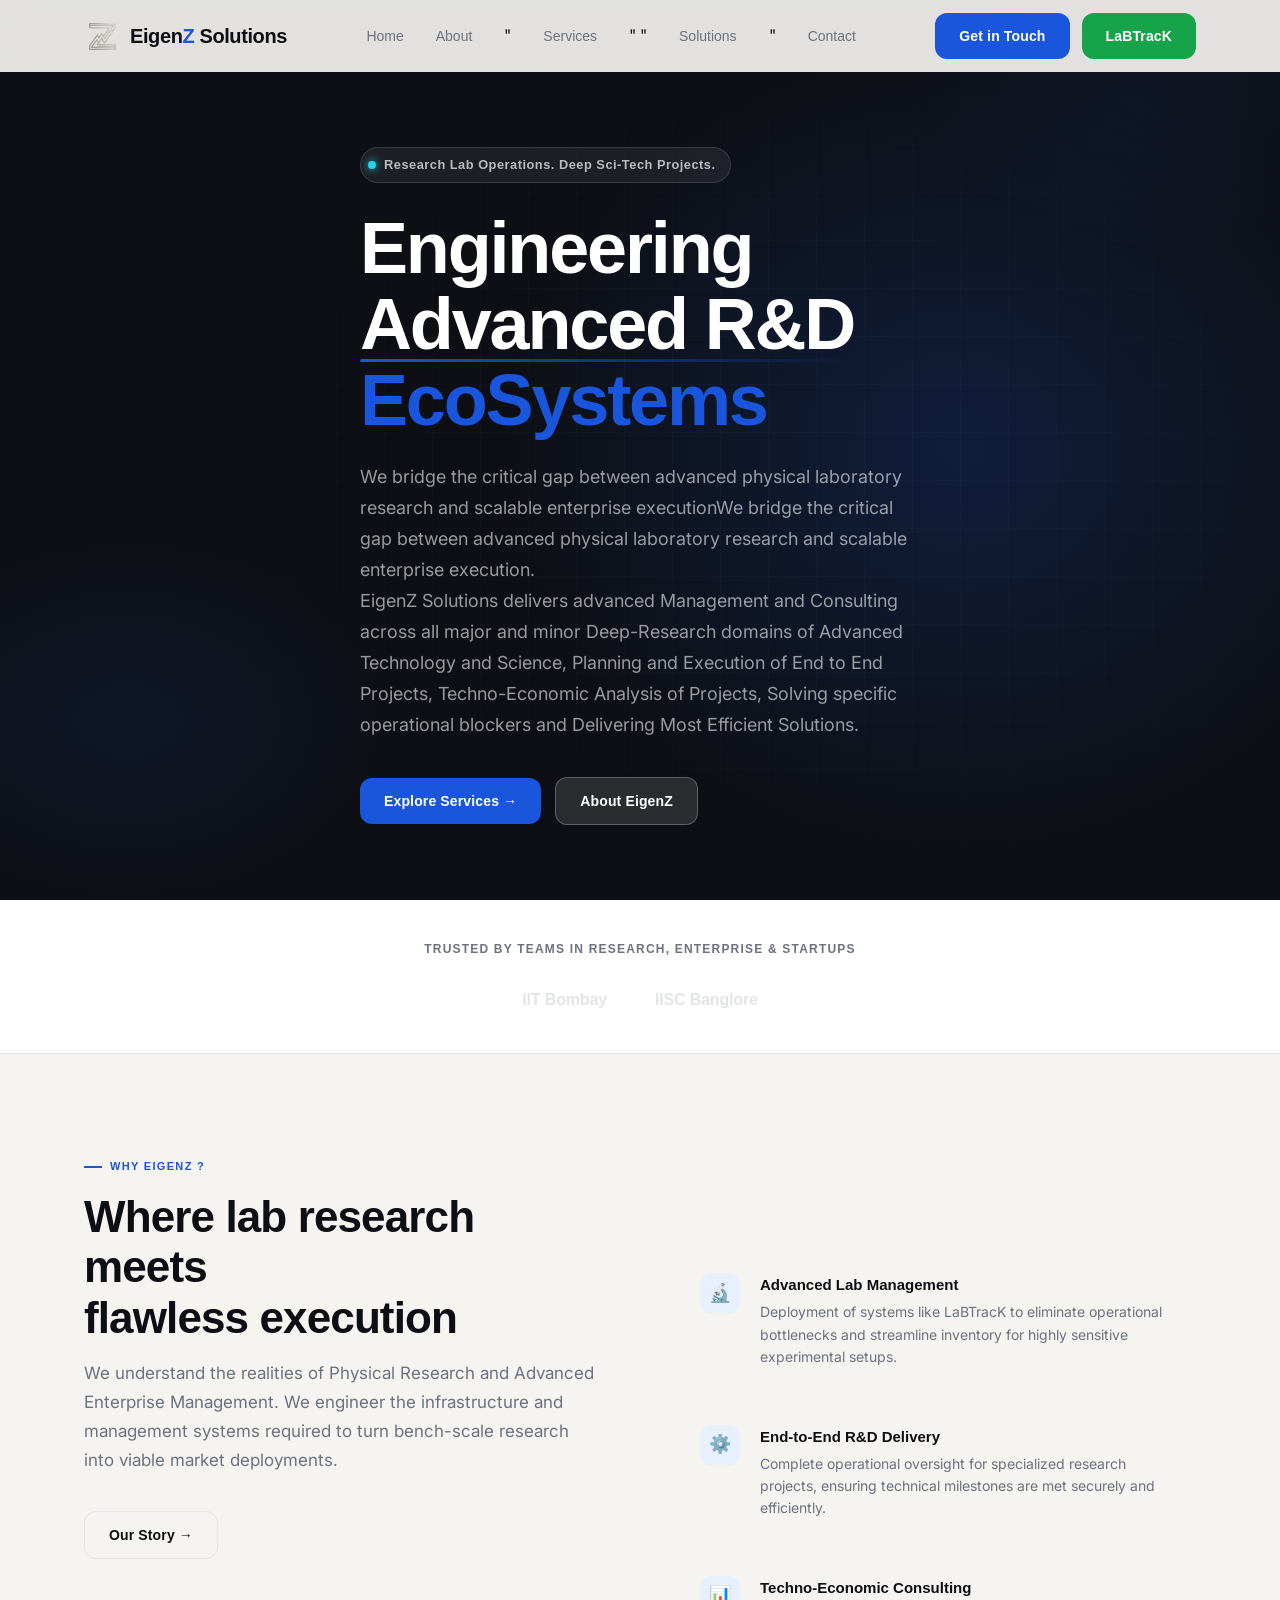
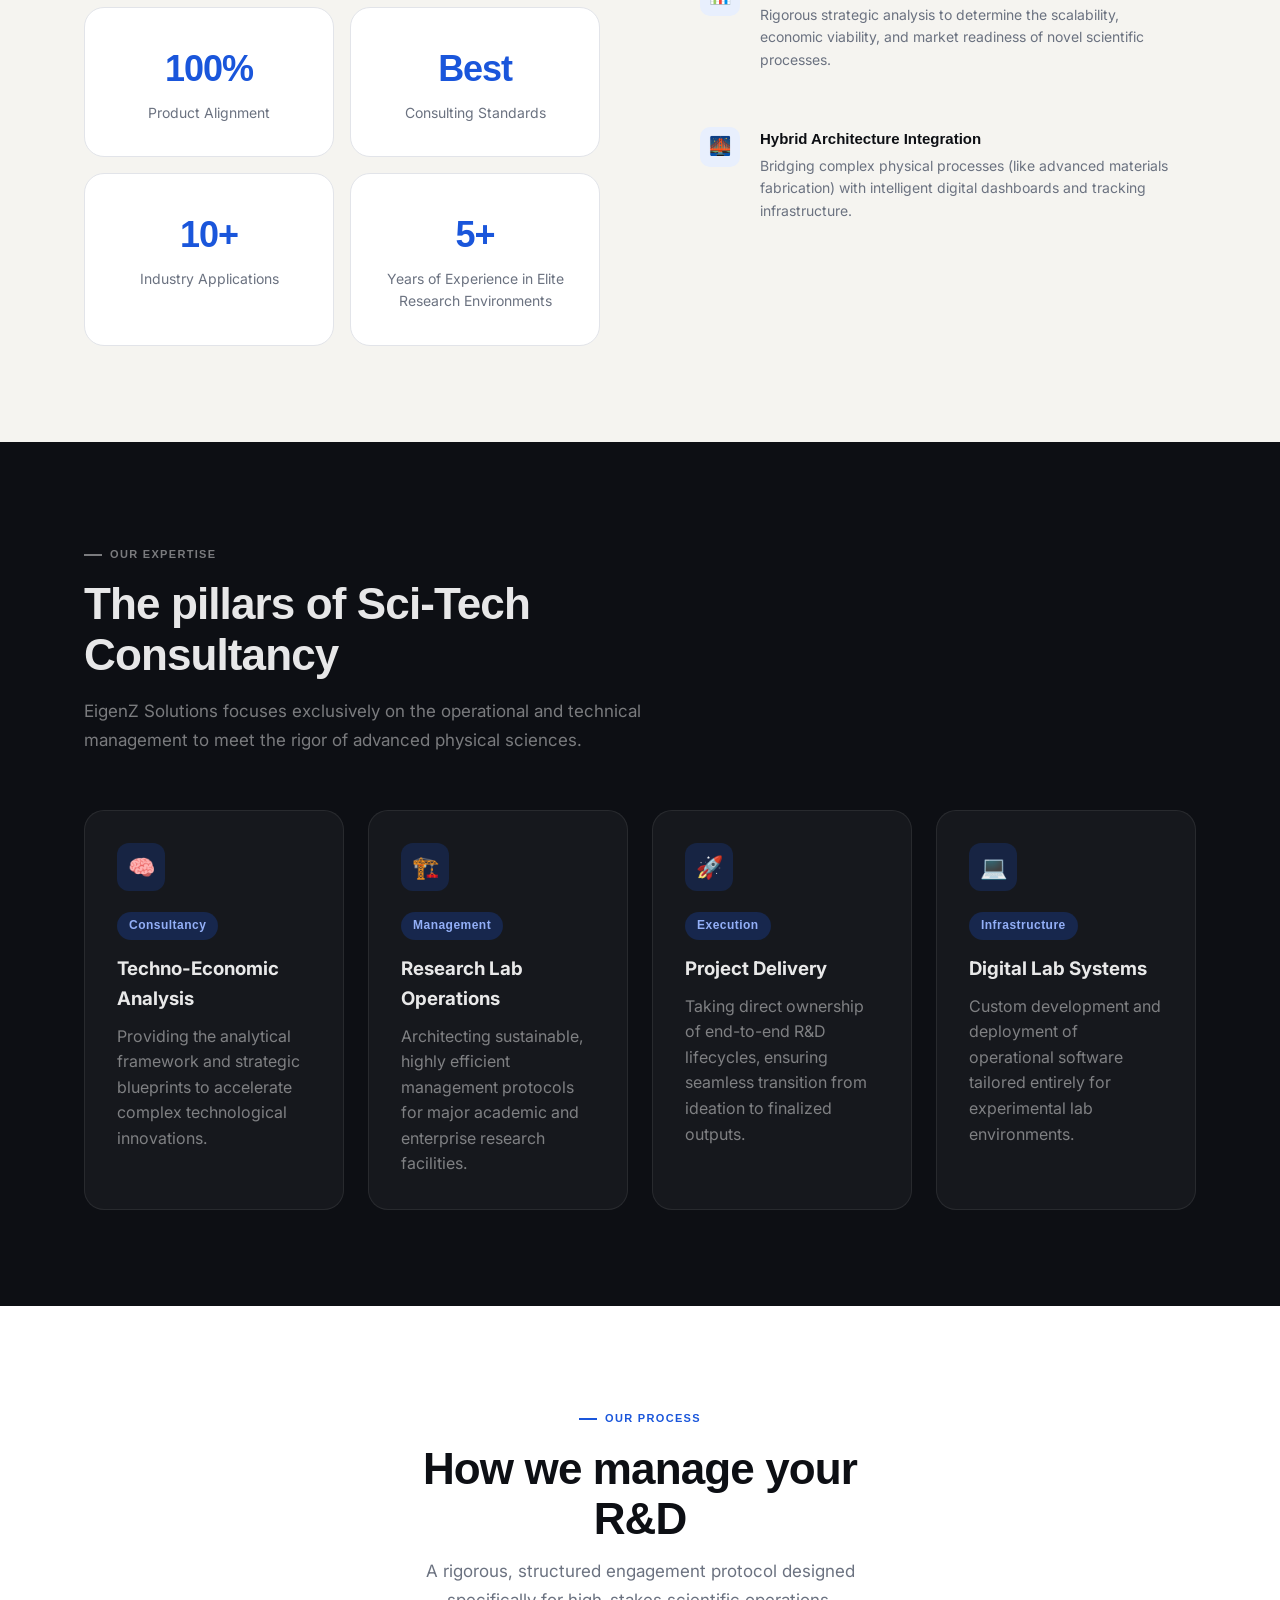
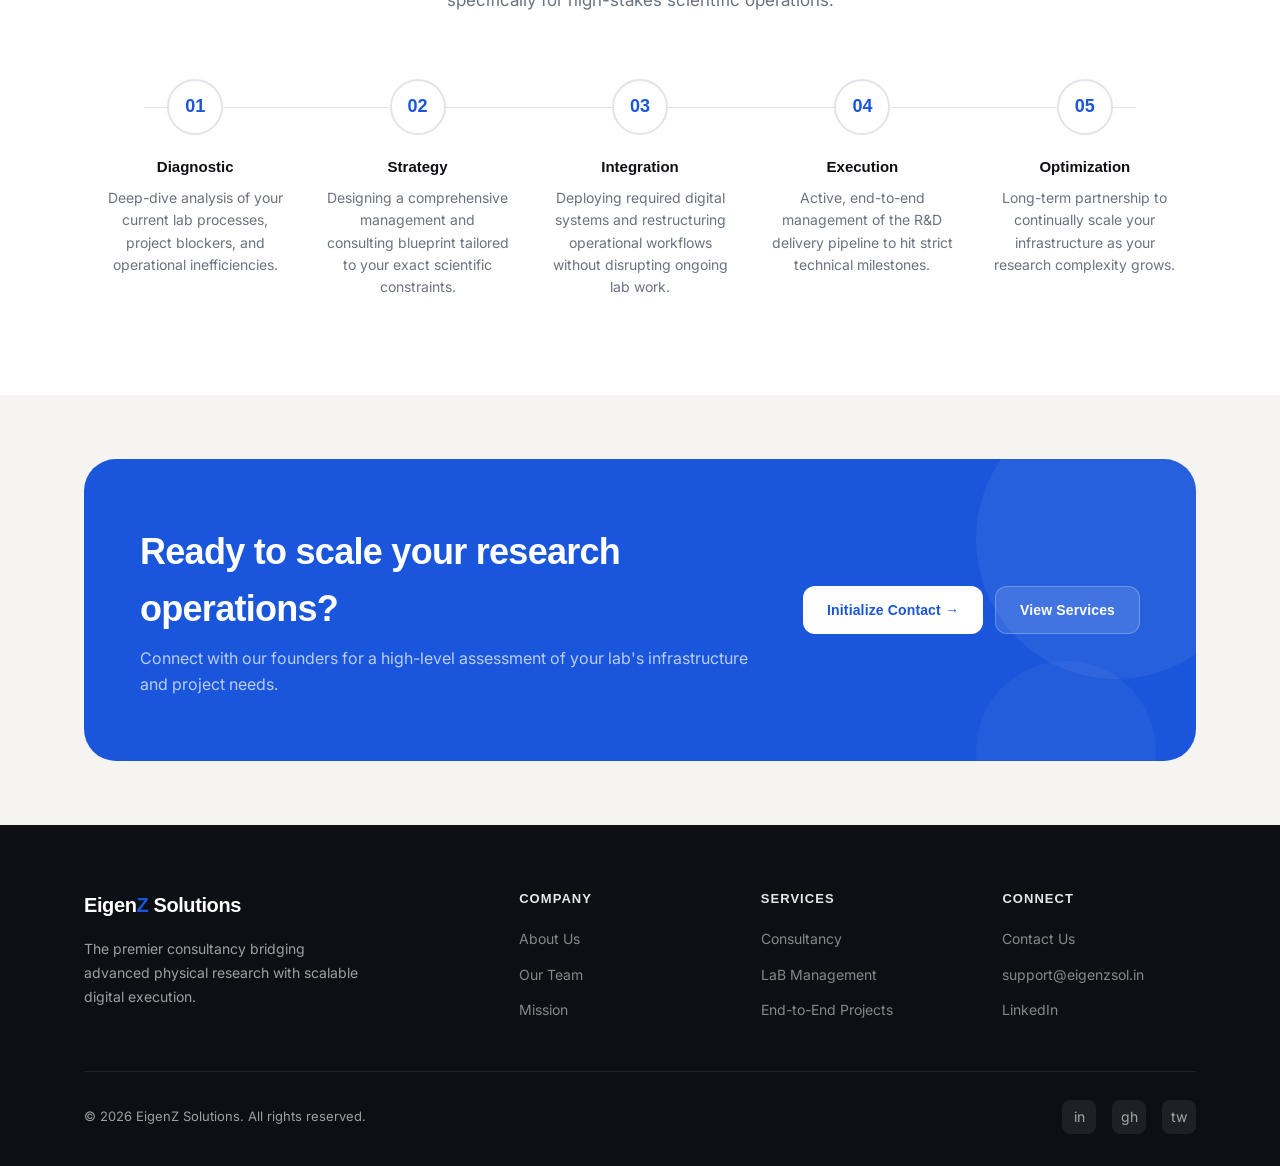
==== index.html @ f902f1bf "Update index.html" ====
<!DOCTYPE html>
<html lang="en">
<head>
  <meta charset="UTF-8" />
  <meta name="viewport" content="width=device-width, initial-scale=1.0" />
  <title>EigenZ Solutions — Accelerating Research, Technology and Business Enterprises.</title>
  <meta name="description" content="EigenZ Solutions delivers Best Management and consulting services across all Deep Tech and Science Domains for Research and Business Opportunities." />
  <link rel="stylesheet" href="style.css" />
  <style>
    /* ===== HERO ===== */
    .hero {
      min-height: 100vh;
      background: var(--clr-dark);
      display: flex;
      align-items: center;
      position: relative;
      overflow: hidden;
      padding-top: var(--nav-h);
    }
    .hero-bg {
      position: absolute;
      inset: 0;
      background:
        radial-gradient(ellipse 55% 70% at 75% 50%, rgba(26,86,219,0.20) 0%, transparent 65%),
        radial-gradient(ellipse 35% 35% at 10% 80%, rgba(26,86,219,0.10) 0%, transparent 60%),
        radial-gradient(ellipse 30% 30% at 90% 10%, rgba(26,86,219,0.08) 0%, transparent 60%);
    }
    .hero-grid-overlay {
      position: absolute;
      inset: 0;
      background-image:
        linear-gradient(rgba(255,255,255,0.025) 1px, transparent 1px),
        linear-gradient(90deg, rgba(255,255,255,0.025) 1px, transparent 1px);
      background-size: 48px 48px;
      mask-image: radial-gradient(ellipse 80% 80% at 60% 50%, black 0%, transparent 80%);
    }
    .hero-content {
      position: relative;
      z-index: 1;
      max-width: 700px;
    }
    .hero-badge {
      display: inline-flex;
      align-items: center;
      gap: 8px;
      padding: 7px 14px 7px 7px;
      background: rgba(255,255,255,0.07);
      border: 1px solid rgba(255,255,255,0.12);
      border-radius: 999px;
      margin-bottom: 28px;
    }
    .hero-badge .dot {
      width: 8px; height: 8px;
      background: #22d3ee;
      border-radius: 50%;
      box-shadow: 0 0 8px #22d3ee;
      animation: pulse 2s ease-in-out infinite;
    }
    @keyframes pulse {
      0%, 100% { opacity: 1; }
      50% { opacity: 0.4; }
    }
    .hero-badge span {
      font-family: var(--font-display);
      font-size: 0.8rem;
      font-weight: 600;
      color: rgba(255,255,255,0.7);
      letter-spacing: 0.04em;
    }
    .hero h1 {
      font-family: var(--font-display);
      font-size: clamp(2.8rem, 6vw, 4.5rem);
      font-weight: 800;
      color: var(--clr-white);
      line-height: 1.05;
      letter-spacing: -0.03em;
      margin-bottom: 24px;
    }
    .hero h1 .accent { color: var(--clr-accent); }
    .hero h1 .underline-accent {
      position: relative;
    }
    .hero h1 .underline-accent::after {
      content: '';
      position: absolute;
      bottom: 2px; left: 0; right: 0;
      height: 3px;
      background: linear-gradient(90deg, var(--clr-accent), transparent);
      border-radius: 2px;
    }
    .hero p {
      font-size: 1.125rem;
      color: rgba(255,255,255,0.58);
      line-height: 1.72;
      margin-bottom: 36px;
      max-width: 560px;
    }
    .hero-actions { display: flex; align-items: center; gap: 14px; flex-wrap: wrap; }
    .hero-scroll {
      position: absolute;
      bottom: 36px; left: 50%;
      transform: translateX(-50%);
      display: flex;
      flex-direction: column;
      align-items: center;
      gap: 6px;
      color: rgba(255,255,255,0.35);
      font-family: var(--font-display);
      font-size: 0.72rem;
      letter-spacing: 0.1em;
      text-transform: uppercase;
      z-index: 1;
    }
    .hero-scroll .arrow {
      width: 1px;
      height: 32px;
      background: linear-gradient(to bottom, rgba(255,255,255,0.35), transparent);
      animation: scrollLine 1.8s ease-in-out infinite;
    }
    @keyframes scrollLine {
      0% { opacity: 1; transform: scaleY(0); transform-origin: top; }
      50% { opacity: 1; transform: scaleY(1); transform-origin: top; }
      100% { opacity: 0; transform: scaleY(1); transform-origin: bottom; }
    }

    /* ===== LOGOS ===== */
    .logos-section {
      background: var(--clr-surface);
      padding: 40px 0;
      border-bottom: 1px solid var(--clr-border);
    }
    .logos-label {
      text-align: center;
      font-family: var(--font-display);
      font-size: 0.75rem;
      font-weight: 600;
      letter-spacing: 0.1em;
      text-transform: uppercase;
      color: var(--clr-muted);
      margin-bottom: 28px;
    }
    .logo-row {
      display: flex;
      align-items: center;
      justify-content: center;
      gap: 48px;
      flex-wrap: wrap;
    }
    .logo-item {
      font-family: var(--font-display);
      font-size: 1rem;
      font-weight: 700;
      color: var(--clr-border);
      letter-spacing: -0.01em;
      transition: color var(--transition);
    }
    .logo-item:hover { color: var(--clr-muted); }

    /* ===== FEATURES ===== */
    .features-intro {
      display: grid;
      grid-template-columns: 1fr 1fr;
      gap: 80px;
      align-items: center;
    }
    .features-right { display: flex; flex-direction: column; gap: 16px; }
    .feature-row {
      display: flex;
      gap: 20px;
      align-items: flex-start;
      padding: 20px;
      border-radius: var(--radius-md);
      transition: background var(--transition);
    }
    .feature-row:hover { background: var(--clr-surface); }
    .feature-row .ico {
      width: 40px; height: 40px; min-width: 40px;
      background: var(--clr-accent-light);
      border-radius: 10px;
      display: flex; align-items: center; justify-content: center;
      font-size: 18px;
    }
    .feature-row h4 {
      font-family: var(--font-display);
      font-size: 0.9375rem;
      font-weight: 700;
      color: var(--clr-dark);
      margin-bottom: 4px;
    }
    .feature-row p {
      font-size: 0.875rem;
      color: var(--clr-muted);
      line-height: 1.6;
    }

    /* ===== DOMAINS ===== */
    .domains-section { background: var(--clr-dark); }
    .domains-section .section-title,
    .domains-section .label { color: rgba(255,255,255,0.9); }
    .domains-section .label { color: rgba(255,255,255,0.45); }
    .domains-section .label::before { background: rgba(255,255,255,0.45); }
    .domains-section .section-sub { color: rgba(255,255,255,0.45); }
    .domain-card {
      background: rgba(255,255,255,0.04);
      border: 1px solid rgba(255,255,255,0.08);
      border-radius: var(--radius-lg);
      padding: 32px;
      transition: all var(--transition);
    }
    .domain-card:hover {
      background: rgba(255,255,255,0.07);
      border-color: rgba(26,86,219,0.5);
      box-shadow: 0 8px 32px rgba(26,86,219,0.15);
    }
    .domain-card .card-icon { background: rgba(26,86,219,0.2); }
    .domain-card h3 { color: rgba(255,255,255,0.9); }
    .domain-card p { color: rgba(255,255,255,0.45); }
    .domain-card .tag { background: rgba(26,86,219,0.25); color: #93aff7; }

    /* ===== HOW IT WORKS ===== */
    .process-steps {
      display: flex;
      gap: 0;
      position: relative;
    }
    .process-steps::before {
      content: '';
      position: absolute;
      top: 28px;
      left: 60px; right: 60px;
      height: 1px;
      background: var(--clr-border);
      z-index: 0;
    }
    .step {
      flex: 1;
      display: flex;
      flex-direction: column;
      align-items: center;
      text-align: center;
      padding: 0 20px;
      position: relative;
      z-index: 1;
    }
    .step-num {
      width: 56px; height: 56px;
      border-radius: 50%;
      background: var(--clr-surface);
      border: 2px solid var(--clr-border);
      display: flex; align-items: center; justify-content: center;
      font-family: var(--font-display);
      font-size: 1.125rem;
      font-weight: 800;
      color: var(--clr-accent);
      margin-bottom: 20px;
      transition: all var(--transition);
    }
    .step:hover .step-num {
      background: var(--clr-accent);
      color: white;
      border-color: var(--clr-accent);
      box-shadow: 0 4px 16px rgba(26,86,219,0.3);
    }
    .step h4 {
      font-family: var(--font-display);
      font-size: 0.9375rem;
      font-weight: 700;
      color: var(--clr-dark);
      margin-bottom: 8px;
    }
    .step p { font-size: 0.875rem; color: var(--clr-muted); line-height: 1.6; }

    /* ===== CTA BANNER ===== */
    .cta-banner {
      background: var(--clr-accent);
      border-radius: var(--radius-xl);
      padding: 64px 56px;
      display: flex;
      align-items: center;
      justify-content: space-between;
      gap: 32px;
      position: relative;
      overflow: hidden;
    }
    .cta-banner::before {
      content: '';
      position: absolute;
      right: -60px; top: -60px;
      width: 280px; height: 280px;
      border-radius: 50%;
      background: rgba(255,255,255,0.06);
    }
    .cta-banner::after {
      content: '';
      position: absolute;
      right: 40px; bottom: -80px;
      width: 180px; height: 180px;
      border-radius: 50%;
      background: rgba(255,255,255,0.04);
    }
    .cta-banner h2 {
      font-family: var(--font-display);
      font-size: clamp(1.6rem, 3vw, 2.25rem);
      font-weight: 800;
      color: white;
      letter-spacing: -0.02em;
      position: relative;
    }
    .cta-banner p {
      color: rgba(255,255,255,0.7);
      margin-top: 8px;
      font-size: 1rem;
      position: relative;
    }
    .cta-banner-actions { display: flex; gap: 12px; flex-shrink: 0; position: relative; }
    .btn-white {
      background: white;
      color: var(--clr-accent);
      font-family: var(--font-display);
      font-size: 0.875rem;
      font-weight: 700;
    }
    .btn-white:hover { background: var(--clr-accent-light); }

    @media (max-width: 768px) {
      .features-intro { grid-template-columns: 1fr; gap: 40px; }
      .process-steps { flex-direction: column; gap: 24px; }
      .process-steps::before { display: none; }
      .cta-banner { flex-direction: column; padding: 40px 28px; }
      .cta-banner-actions { flex-wrap: wrap; }
    }
  </style>
</head>
<body>

  <!-- NAV -->
  <nav class="navbar">
    <div class="container">
      <a href="index.html" class="nav-logo">
        <div class="logo-mark"></div>
        <span class="logo-text">Eigen<span>Z</span> Solutions</span>
      </a>
      <ul class="nav-links">
        <li><a href="index.html">Home</a></li>
        <li><a href="about.html">About</a></li>
        "<li><a href="services.html">Services</a></li>"
        "<li><a href="solutions.html">Solutions</a></li>"
        <li><a href="contact.html">Contact</a></li>
      </ul>
      <div class="nav-cta">
        <a href="contact.html" class="btn btn-primary">Get in Touch</a>
        <a href="https://labtrack.eigenzsol.in/" class="btn btn-success">LaBTracK</a>
      </div>
      <div class="hamburger" id="hamburger">
        <span></span><span></span><span></span>
      </div>
    </div>
  </nav>
  <nav class="mobile-nav" id="mobileNav">
    <a href="index.html">Home</a>
    <a href="about.html">About</a>
    <a href="services.html">Services</a>
    <a href="solutions.html">Solutions</a>
    <a href="contact.html">Contact</a>
    <a href="contact.html" class="btn btn-primary">Get in Touch →</a>
  </nav>

  <!-- HERO -->
  <section class="hero">
    <div class="hero-bg"></div>
    <div class="hero-grid-overlay"></div>
    <div class="container">
      <div class="hero-content">
        <div class="hero-badge animate">
          <span class="dot"></span>
          <span> Research Lab Operations. Deep Sci-Tech Projects.</span>
        </div>
        <h1 class="animate delay-1">
          Engineering<br>
          <span class="underline-accent">Advanced R&D</span><br>
          <span class="accent">EcoSystems</span>
        </h1>
        <p class="animate delay-2">
          We bridge the critical gap between advanced physical laboratory research and scalable enterprise executionWe bridge the critical gap between advanced physical laboratory research and scalable enterprise execution. 
          </br>EigenZ Solutions delivers advanced Management and Consulting across all major and minor Deep-Research domains of Advanced Technology and Science, Planning and Execution of End to End Projects, Techno-Economic Analysis of Projects, Solving specific operational blockers and Delivering Most Efficient Solutions.
        </p>
        <div class="hero-actions animate delay-3">
          <a href="services.html" class="btn btn-primary">Explore Services →</a>
          <a href="about.html" class="btn btn-ghost-white">About EigenZ</a>
        </div>
      </div>
    </div>
  </section>

  <!-- TRUSTED BY -->
  <section class="logos-section">
    <div class="container">
      <p class="logos-label">Trusted by teams in research, enterprise & startups</p>
      <div class="logo-row">
        <span class="logo-item">IIT Bombay</span>
        <span class="logo-item">IISC Banglore</span>
      </div>
    </div>
  </section>

  <!-- FEATURES -->
  <section class="section">
    <div class="container">
      <div class="features-intro">
        <div>
          <div class="label anim">Why EigenZ ?</div>
          <h2 class="section-title anim delay-1">Where lab research meets</br>
flawless execution<br></h2>
          <p class="section-sub anim delay-2">We understand the realities of Physical Research and Advanced Enterprise Management. We engineer the infrastructure and management systems required to turn bench-scale research into viable market deployments.</p>
          <div style="margin-top: 36px;" class="anim delay-3">
            <a href="about.html" class="btn btn-outline">Our Story →</a>
          </div>
          <div class="grid-4" style="margin-top: 48px; grid-template-columns: repeat(2, 1fr); gap: 16px;">
            <div class="stat-pill anim delay-2"><span class="stat-num">100%</span><span class="stat-label">Product Alignment</span></div>
            <div class="stat-pill anim delay-3"><span class="stat-num">Best</span><span class="stat-label">Consulting Standards</span></div>
            <div class="stat-pill anim delay-4"><span class="stat-num">10+</span><span class="stat-label">Industry Applications</span></div>
            <div class="stat-pill anim delay-5"><span class="stat-num">5+</span><span class="stat-label">Years of Experience in Elite Research Environments</span></div>
          </div>
        </div>
        <div class="features-right">
          <div class="feature-row anim">
            <div class="ico">🔬</div>
            <div>
              <h4>Advanced Lab Management</h4>
              <p>Deployment of systems like LaBTracK to eliminate operational bottlenecks and streamline inventory for highly sensitive experimental setups.</p>
            </div>
          </div>
          <div class="feature-row anim delay-1">
            <div class="ico">⚙️</div>
            <div>
              <h4>End-to-End R&D Delivery</h4>
              <p>Complete operational oversight for specialized research projects, ensuring technical milestones are met securely and efficiently.</p>
            </div>
          </div>
          <div class="feature-row anim delay-2">
            <div class="ico">📊</div>
            <div>
              <h4>Techno-Economic Consulting</h4>
              <p>Rigorous strategic analysis to determine the scalability, economic viability, and market readiness of novel scientific processes.</p>
            </div>
          </div>
          <div class="feature-row anim delay-3">
            <div class="ico">🌉</div>
            <div>
              <h4>Hybrid Architecture Integration</h4>
              <p>Bridging complex physical processes (like advanced materials fabrication) with intelligent digital dashboards and tracking infrastructure.</p>
            </div>
          </div>
        </div>
      </div>
    </div>
  </section>

  <!-- DOMAINS -->
  <section class="section domains-section">
    <div class="container">
      <div style="max-width: 600px; margin-bottom: 56px;">
         <div class="label">Our Expertise</div>
        <h2 class="section-title">The pillars of Sci-Tech Consultancy</h2>
        <p class="section-sub">EigenZ Solutions focuses exclusively on the operational and technical management to meet the rigor of advanced physical sciences.</p>
      </div>
      <div class="grid-4">
        <div class="domain-card anim">
          <div class="card-icon">🧠</div>
          <div class="tag" style="margin-bottom: 14px;">Consultancy</div>
          <h3>Techno-Economic Analysis</h3>
          <p style="margin-top: 10px;">Providing the analytical framework and strategic blueprints to accelerate complex technological innovations.</p>
        </div>
        <div class="domain-card anim delay-1">
          <div class="card-icon">🏗️</div>
          <div class="tag" style="margin-bottom: 14px;">Management</div>
          <h3>Research Lab Operations</h3>
          <p style="margin-top: 10px;">Architecting sustainable, highly efficient management protocols for major academic and enterprise research facilities.</p>
        </div>
        <div class="domain-card anim delay-2">
          <div class="card-icon">🚀</div>
          <div class="tag" style="margin-bottom: 14px;">Execution</div>
          <h3>Project Delivery</h3>
          <p style="margin-top: 10px;">Taking direct ownership of end-to-end R&D lifecycles, ensuring seamless transition from ideation to finalized outputs.</p>
        </div>
        <div class="domain-card anim delay-3">
          <div class="card-icon">💻</div>
          <div class="tag" style="margin-bottom: 14px;">Infrastructure</div>
          <h3>Digital Lab Systems</h3>
          <p style="margin-top: 10px;">Custom development and deployment of operational software tailored entirely for experimental lab environments.</p>
        </div>
      </div>
    </div>
  </section>

  <!-- HOW IT WORKS -->
  <section class="section" style="background: var(--clr-surface);">
    <div class="container">
      <div style="text-align: center; max-width: 520px; margin: 0 auto 64px;">
        <div class="label" style="justify-content: center;">Our Process</div>
         <h2 class="section-title anim">How we manage your R&D</h2>
        <p class="section-sub" style="margin: 12px auto 0;" class="anim delay-1">A rigorous, structured engagement protocol designed specifically for high-stakes scientific operations.</p>
      </div>
      <div class="process-steps">
        <div class="step anim">
          <div class="step-num">01</div>
          <h4>Diagnostic</h4>
          <p>Deep-dive analysis of your current lab processes, project blockers, and operational inefficiencies.</p>
        </div>
        <div class="step anim delay-1">
          <div class="step-num">02</div>
          <h4>Strategy</h4>
          <p>Designing a comprehensive management and consulting blueprint tailored to your exact scientific constraints.</p>
        </div>
        <div class="step anim delay-2">
          <div class="step-num">03</div>
          <h4>Integration</h4>
          <p>Deploying required digital systems and restructuring operational workflows without disrupting ongoing lab work.</p>
        </div>
        <div class="step anim delay-3">
          <div class="step-num">04</div>
          <h4>Execution</h4>
          <p>Active, end-to-end management of the R&D delivery pipeline to hit strict technical milestones.</p>
        </div>
        <div class="step anim delay-4">
          <div class="step-num">05</div>
          <h4>Optimization</h4>
          <p>Long-term partnership to continually scale your infrastructure as your research complexity grows.</p>
        </div>
      </div>
    </div>
  </section>

  <!-- CTA -->
  <section class="section-sm">
    <div class="container">
      <div class="cta-banner anim">
        <div>
          <h2>Ready to scale your research operations?</h2>
          <p>Connect with our founders for a high-level assessment of your lab's infrastructure and project needs.</p>
        </div>
        <div class="cta-banner-actions">
          <a href="contact.html" class="btn btn-white">Initialize Contact →</a>
          <a href="services.html" class="btn btn-ghost-white">View Services</a>
        </div>
      </div>
    </div>
  </section>

  <!-- FOOTER -->
  <footer class="footer">
    <div class="container">
      <div class="footer-grid">
        <div class="footer-brand">
          <a href="index.html" class="nav-logo">
        <span class="logo-text">Eigen<span>Z</span> Solutions</span>
      </a>
          <p>The premier consultancy bridging advanced physical research with scalable digital execution.</p>
        </div>
        <div class="footer-col">
          <h4>Company</h4>
          <ul>
            <li><a href="about.html">About Us</a></li>
            <li><a href="about.html#team">Our Team</a></li>
            <li><a href="about.html#mission">Mission</a></li>
          </ul>
        </div>
        <div class="footer-col">
          <h4>Services</h4>
          <ul>
            <li><a href="services.html">Consultancy</a></li>
            <li><a href="solutions.html">LaB Management</a></li>
            <li><a href="contact.html">End-to-End Projects</a></li>
          </ul>
        </div>
        <div class="footer-col">
          <h4>Connect</h4>
          <ul>
            <li><a href="contact.html">Contact Us</a></li>
            <li><a href="mailto:support@eigenzsol.in">support@eigenzsol.in</a></li>
            <li><a href="#">LinkedIn</a></li>
          </ul>
        </div>
      </div>
      <div class="footer-bottom">
        <span>© 2026 EigenZ Solutions. All rights reserved.</span>
        <div class="socials">
          <a href="#" title="LinkedIn">in</a>
          <a href="#" title="GitHub">gh</a>
          <a href="#" title="Twitter">tw</a>
        </div>
      </div>
    </div>
  </footer>

  <script src="main.js"></script>
</body>
</html>
---- style.css ----
/* =============================================
   EigenZ Solutions — Global Stylesheet
   ============================================= */

@import url('https://fonts.googleapis.com/css2?family=Inter:wght@300;400;500;600&family=Space+Grotesk:wght@500;700&display=swap');
:root {
  --clr-bg: #f5f4f0;
  --clr-surface: #ffffff;
  --clr-dark: #0d0f14;
  --clr-dark-2: #1a1d26;
  --clr-accent: #1a56db;
  --clr-accent-2: #0e3fa8;
  --clr-accent-light: #e8effd;
  --clr-text: #0d0f14;
  --clr-muted: #6b7280;
  --clr-border: #e2e4e9;
  --clr-white: #ffffff;

  --font-display: 'Roboto', sans-serif;
  --font-body: 'Inter', sans-serif;

  --radius-sm: 6px;
  --radius-md: 12px;
  --radius-lg: 20px;
  --radius-xl: 32px;

  --shadow-sm: 0 1px 3px rgba(13,15,20,0.07), 0 1px 2px rgba(13,15,20,0.05);
  --shadow-md: 0 4px 16px rgba(13,15,20,0.08), 0 2px 6px rgba(13,15,20,0.05);
  --shadow-lg: 0 12px 40px rgba(13,15,20,0.12), 0 4px 12px rgba(13,15,20,0.06);

  --nav-h: 72px;
  --max-w: 1160px;
  --transition: 0.22s cubic-bezier(0.4, 0, 0.2, 1);
}

*, *::before, *::after { box-sizing: border-box; margin: 0; padding: 0; }

html { scroll-behavior: smooth; font-size: 16px; }

body {
  font-family: var(--font-body);
  background: var(--clr-bg);
  color: var(--clr-text);
  line-height: 1.6;
  -webkit-font-smoothing: antialiased;
}

img { display: block; max-width: 100%; }
a { text-decoration: none; color: inherit; }
ul { list-style: none; }

/* ===================== UTILITIES ===================== */
.container { max-width: var(--max-w); margin: 0 auto; padding: 0 24px; }
.section { padding: 96px 0; }
.section-sm { padding: 64px 0; }

.label {
  display: inline-flex;
  align-items: center;
  gap: 8px;
  font-family: var(--font-display);
  font-size: 11px;
  font-weight: 700;
  letter-spacing: 0.12em;
  text-transform: uppercase;
  color: var(--clr-accent);
  margin-bottom: 16px;
}
.label::before {
  content: '';
  display: inline-block;
  width: 18px;
  height: 2px;
  background: var(--clr-accent);
}

.section-title {
  font-family: var(--font-display);
  font-size: clamp(2rem, 3.5vw, 2.75rem);
  font-weight: 700;
  line-height: 1.15;
  color: var(--clr-dark);
  letter-spacing: -0.02em;
}

.section-sub {
  font-size: 1.0625rem;
  color: var(--clr-muted);
  max-width: 560px;
  margin-top: 16px;
  line-height: 1.7;
}

.btn {
  display: inline-flex;
  align-items: center;
  gap: 8px;
  font-family: var(--font-display);
  font-size: 0.875rem;
  font-weight: 600;
  letter-spacing: 0.01em;
  padding: 12px 24px;
  border-radius: var(--radius-md);
  border: none;
  cursor: pointer;
  transition: all var(--transition);
  white-space: nowrap;
}
.btn-primary {
  background: var(--clr-accent);
  color: var(--clr-white);
}
.btn-primary:hover {
  background: var(--clr-accent-2);
  transform: translateY(-1px);
  box-shadow: 0 6px 20px rgba(26,86,219,0.30);
}
.btn-success {
  background: #16a34a;
  color: var(--clr-white);
}
.btn-success:hover {
  background: #15803d;
  transform: translateY(-1px);
  box-shadow: 0 6px 20px rgba(22,163,74,0.30);
}
.btn-outline {
  background: transparent;
  color: var(--clr-dark);
  border: 1.5px solid var(--clr-border);
}
.btn-outline:hover {
  border-color: var(--clr-accent);
  color: var(--clr-accent);
  background: var(--clr-accent-light);
}
.btn-ghost-white {
  background: rgba(255,255,255,0.12);
  color: var(--clr-white);
  border: 1.5px solid rgba(255,255,255,0.25);
}
.btn-ghost-white:hover {
  background: rgba(255,255,255,0.22);
}

/* ===================== NAVBAR ===================== */
.navbar {
  position: fixed;
  top: 0; left: 0; right: 0;
  height: var(--nav-h);
  background: rgba(245,244,240,0.92);
  backdrop-filter: blur(14px);
  -webkit-backdrop-filter: blur(14px);
  border-bottom: 1px solid var(--clr-blue);
  z-index: 1000;
  transition: box-shadow var(--transition);
}
.navbar.scrolled { box-shadow: var(--shadow-md); }
.navbar .container {
  height: 100%;
  display: flex;
  align-items: center;
  justify-content: space-between;
}
.nav-logo {
  display: flex;
  align-items: center;
  gap: 10px;
}
.nav-logo .logo-mark {
  width: 36px; height: 36px;
  background: var(--clr-dark);
  border-radius: 9px;
  display: flex;
  align-items: center;
  justify-content: center;
  position: relative;
  overflow: hidden;
}
/* ===================== NAVBAR LOGO FIX ===================== */
.nav-logo .logo-mark {
  width: 36px; 
  height: 36px;
  background-color: var(--clr-light);
  background-image: url('logo.png'); /* Ensure your logo file is saved as 'logo.png' in the root folder */
  background-size: 75% 75%; /* Perfectly bounds the geometric graphic inside the dark pill container */
  background-position: center;
  background-repeat: no-repeat;
  border-radius: 9px;
  display: flex;
  align-items: center;
  justify-content: center;
  position: relative;
  overflow: hidden;
}

/* Remove the old text placeholder entirely */
.nav-logo .logo-mark::after {
  display: none !important;
}
.nav-logo .logo-text {
  font-family: var(--font-display);
  font-size: 1.25rem;
  font-weight: 800;
  letter-spacing: -0.02em;
  color: var(--clr-dark);
}
.nav-logo .logo-text span { color: var(--clr-accent); }

.nav-links {
  display: flex;
  align-items: center;
  gap: 32px;
}
.nav-links a {
  font-family: var(--font-display);
  font-size: 0.875rem;
  font-weight: 500;
  color: var(--clr-muted);
  transition: color var(--transition);
  position: relative;
}
.nav-links a::after {
  content: '';
  position: absolute;
  bottom: -4px; left: 0;
  width: 0; height: 2px;
  background: var(--clr-accent);
  border-radius: 2px;
  transition: width var(--transition);
}
.nav-links a:hover, .nav-links a.active { color: var(--clr-dark); }
.nav-links a:hover::after, .nav-links a.active::after { width: 100%; }

.nav-cta { display: flex; align-items: center; gap: 12px; }

.hamburger {
  display: none;
  flex-direction: column;
  gap: 5px;
  cursor: pointer;
  padding: 4px;
}
.hamburger span {
  display: block;
  width: 22px; height: 2px;
  background: var(--clr-dark);
  border-radius: 2px;
  transition: all var(--transition);
}

/* Mobile Nav */
.mobile-nav {
  display: none;
  position: fixed;
  top: var(--nav-h);
  left: 0; right: 0;
  background: var(--clr-surface);
  border-bottom: 1px solid var(--clr-border);
  padding: 20px 24px;
  z-index: 999;
  flex-direction: column;
  gap: 4px;
  box-shadow: var(--shadow-lg);
}
.mobile-nav.open { display: flex; }
.mobile-nav a {
  font-family: var(--font-display);
  font-size: 1rem;
  font-weight: 500;
  color: var(--clr-text);
  padding: 12px 0;
  border-bottom: 1px solid var(--clr-border);
  transition: color var(--transition);
}
.mobile-nav a:hover { color: var(--clr-accent); }
.mobile-nav .btn { margin-top: 12px; justify-content: center; }

/* ===================== PAGE HERO ===================== */
.page-hero {
  background: var(--clr-dark);
  padding: 128px 0 80px;
  position: relative;
  overflow: hidden;
}
.page-hero::before {
  content: '';
  position: absolute;
  inset: 0;
  background:
    radial-gradient(ellipse 60% 60% at 80% 40%, rgba(26,86,219,0.18) 0%, transparent 70%),
    radial-gradient(ellipse 40% 40% at 15% 70%, rgba(26,86,219,0.10) 0%, transparent 60%);
}
.page-hero .container { position: relative; z-index: 1; }
.page-hero .label { color: rgba(255,255,255,0.5); }
.page-hero .label::before { background: rgba(255,255,255,0.5); }
.page-hero h1 {
  font-family: var(--font-display);
  font-size: clamp(2.2rem, 4.5vw, 3.5rem);
  font-weight: 800;
  color: var(--clr-white);
  letter-spacing: -0.025em;
  line-height: 1.1;
}
.page-hero p {
  font-size: 1.0625rem;
  color: rgba(255,255,255,0.6);
  max-width: 560px;
  margin-top: 16px;
  line-height: 1.7;
}
.breadcrumb {
  display: flex;
  align-items: center;
  gap: 8px;
  margin-bottom: 20px;
  font-size: 0.8125rem;
  color: rgba(255,255,255,0.4);
}
.breadcrumb a { color: rgba(255,255,255,0.6); transition: color var(--transition); }
.breadcrumb a:hover { color: white; }
.breadcrumb .sep { opacity: 0.4; }

/* ===================== FOOTER ===================== */
.footer {
  background: var(--clr-dark);
  color: rgba(255,255,255,0.6);
  padding: 64px 0 32px;
}
.footer-grid {
  display: grid;
  grid-template-columns: 2fr 1fr 1fr 1fr;
  gap: 48px;
  padding-bottom: 48px;
  border-bottom: 1px solid rgba(255,255,255,0.08);
}
.footer-brand .nav-logo .logo-mark { background: rgba(255,255,255,0.1); }
.footer-brand .nav-logo .logo-text { color: white; }
.footer-brand p {
  margin-top: 16px;
  font-size: 0.875rem;
  line-height: 1.7;
  max-width: 280px;
}
.footer-col h4 {
  font-family: var(--font-display);
  font-size: 0.8125rem;
  font-weight: 700;
  letter-spacing: 0.08em;
  text-transform: uppercase;
  color: rgba(255,255,255,0.9);
  margin-bottom: 16px;
}
.footer-col ul { display: flex; flex-direction: column; gap: 10px; }
.footer-col ul li a {
  font-size: 0.875rem;
  color: rgba(255,255,255,0.5);
  transition: color var(--transition);
}
.footer-col ul li a:hover { color: white; }
.footer-bottom {
  display: flex;
  align-items: center;
  justify-content: space-between;
  padding-top: 28px;
  font-size: 0.8125rem;
}
.footer-bottom .socials { display: flex; gap: 16px; }
.footer-bottom .socials a {
  width: 34px; height: 34px;
  border-radius: 8px;
  background: rgba(255,255,255,0.07);
  display: flex; align-items: center; justify-content: center;
  font-size: 14px;
  transition: background var(--transition);
}
.footer-bottom .socials a:hover { background: var(--clr-accent); }

/* ===================== GRID CARDS ===================== */
.card {
  background: var(--clr-surface);
  border: 1px solid var(--clr-border);
  border-radius: var(--radius-lg);
  padding: 32px;
  transition: all var(--transition);
}
.card:hover {
  box-shadow: var(--shadow-lg);
  transform: translateY(-3px);
  border-color: transparent;
}
.card-icon {
  width: 48px; height: 48px;
  background: var(--clr-accent-light);
  border-radius: var(--radius-md);
  display: flex; align-items: center; justify-content: center;
  font-size: 22px;
  margin-bottom: 20px;
}
.card h3 {
  font-family: var(--font-display);
  font-size: 1.125rem;
  font-weight: 700;
  color: var(--clr-dark);
  margin-bottom: 8px;
}
.card p {
  font-size: 0.9375rem;
  color: var(--clr-muted);
  line-height: 1.65;
}

/* ===================== GRID LAYOUTS ===================== */
.grid-3 {
  display: grid;
  grid-template-columns: repeat(3, 1fr);
  gap: 24px;
}
.grid-2 {
  display: grid;
  grid-template-columns: repeat(2, 1fr);
  gap: 32px;
}
.grid-4 {
  display: grid;
  grid-template-columns: repeat(4, 1fr);
  gap: 24px;
}

/* ===================== DIVIDER ===================== */
.divider {
  height: 1px;
  background: var(--clr-border);
  margin: 0;
}

/* ===================== STAT PILL ===================== */
.stat-pill {
  display: flex;
  flex-direction: column;
  align-items: center;
  text-align: center;
  padding: 32px 24px;
  background: var(--clr-surface);
  border: 1px solid var(--clr-border);
  border-radius: var(--radius-lg);
}
.stat-pill .stat-num {
  font-family: var(--font-display);
  font-size: 2.25rem;
  font-weight: 800;
  color: var(--clr-accent);
  letter-spacing: -0.03em;
}
.stat-pill .stat-label {
  font-size: 0.875rem;
  color: var(--clr-muted);
  margin-top: 4px;
}

/* ===================== FORM ===================== */
.form-group { display: flex; flex-direction: column; gap: 6px; }
.form-group label {
  font-family: var(--font-display);
  font-size: 0.8125rem;
  font-weight: 600;
  color: var(--clr-dark);
  letter-spacing: 0.01em;
}
.form-group input,
.form-group textarea,
.form-group select {
  width: 100%;
  padding: 12px 16px;
  border: 1.5px solid var(--clr-border);
  border-radius: var(--radius-md);
  font-family: var(--font-body);
  font-size: 0.9375rem;
  color: var(--clr-text);
  background: var(--clr-surface);
  transition: border-color var(--transition), box-shadow var(--transition);
  outline: none;
  resize: vertical;
}
.form-group input:focus,
.form-group textarea:focus,
.form-group select:focus {
  border-color: var(--clr-accent);
  box-shadow: 0 0 0 3px rgba(26,86,219,0.12);
}
.form-grid { display: grid; grid-template-columns: 1fr 1fr; gap: 20px; }

/* ===================== TAG ===================== */
.tag {
  display: inline-flex;
  padding: 4px 12px;
  background: var(--clr-accent-light);
  color: var(--clr-accent);
  border-radius: 999px;
  font-size: 0.75rem;
  font-weight: 600;
  font-family: var(--font-display);
  letter-spacing: 0.04em;
}

/* ===================== RESPONSIVE ===================== */
@media (max-width: 960px) {
  .grid-3 { grid-template-columns: repeat(2, 1fr); }
  .grid-4 { grid-template-columns: repeat(2, 1fr); }
  .footer-grid { grid-template-columns: 1fr 1fr; }
}
@media (max-width: 720px) {
  .grid-3, .grid-2 { grid-template-columns: 1fr; }
  .grid-4 { grid-template-columns: repeat(2, 1fr); }
  .footer-grid { grid-template-columns: 1fr; gap: 32px; }
  .footer-bottom { flex-direction: column; gap: 16px; text-align: center; }
  .nav-links, .nav-cta { display: none; }
  .hamburger { display: flex; }
  .form-grid { grid-template-columns: 1fr; }
}
@media (max-width: 480px) {
  .grid-4 { grid-template-columns: 1fr; }
  .section { padding: 64px 0; }
}

/* ===================== ANIMATIONS ===================== */
@keyframes fadeUp {
  from { opacity: 0; transform: translateY(24px); }
  to { opacity: 1; transform: translateY(0); }
}
.animate { animation: fadeUp 0.55s cubic-bezier(0.22, 1, 0.36, 1) both; }
.delay-1 { animation-delay: 0.1s; }
.delay-2 { animation-delay: 0.2s; }
.delay-3 { animation-delay: 0.3s; }
.delay-4 { animation-delay: 0.4s; }
.delay-5 { animation-delay: 0.5s; }

/* ===================== TAG ===================== */
.tag {
  display: inline-flex;
  padding: 4px 12px;
  background: var(--clr-accent-light);
  color: var(--clr-accent);
  border-radius: 999px;
  font-size: 0.75rem;
  font-weight: 600;
  font-family: var(--font-display);
  letter-spacing: 0.04em;
}

/* ===================== FOUNDERS / TEAM ===================== */
.founder-img {
  width: 100%;
  height: 100%;
  object-fit: cover; 
  object-position: center top; 
  position: relative;
  z-index: 2; 
}

/* ===================== RESPONSIVE ===================== */
@media (max-width: 960px) {
  .grid-3 { grid-template-columns: repeat(2, 1fr); }
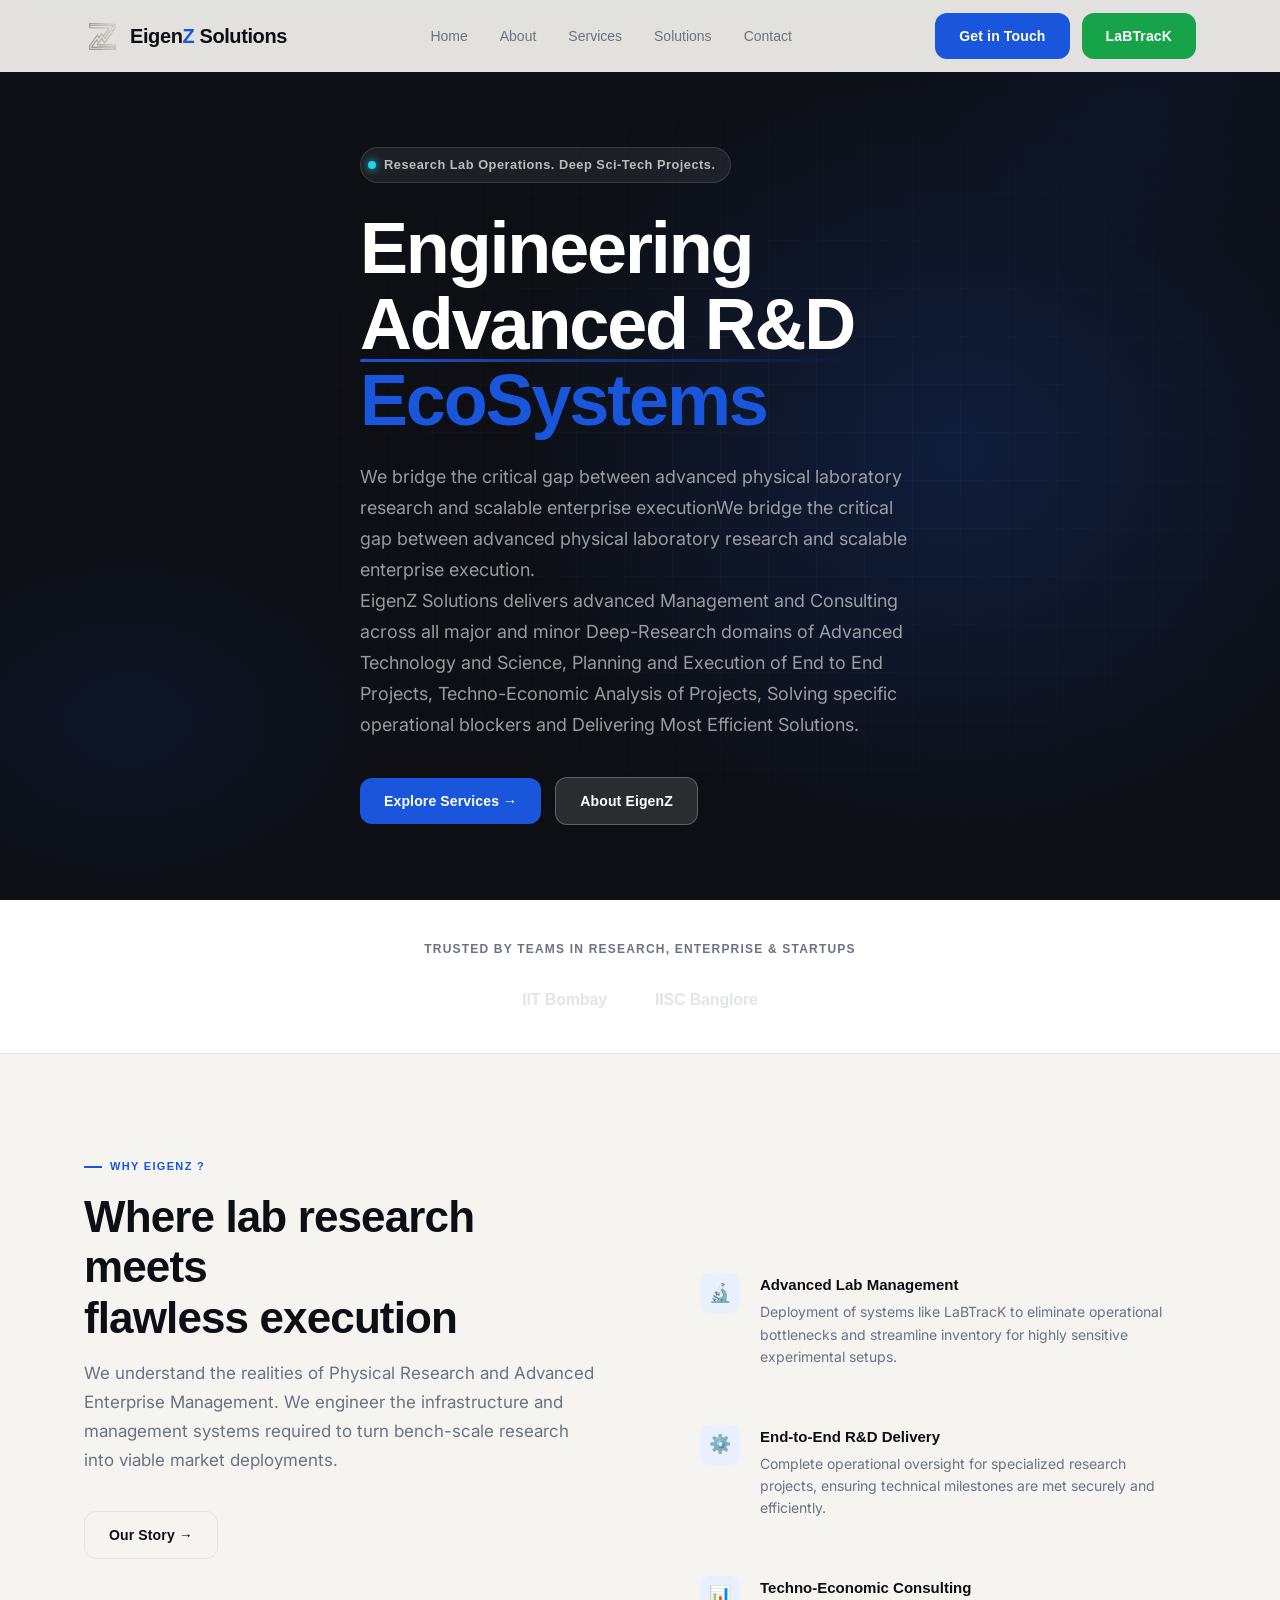
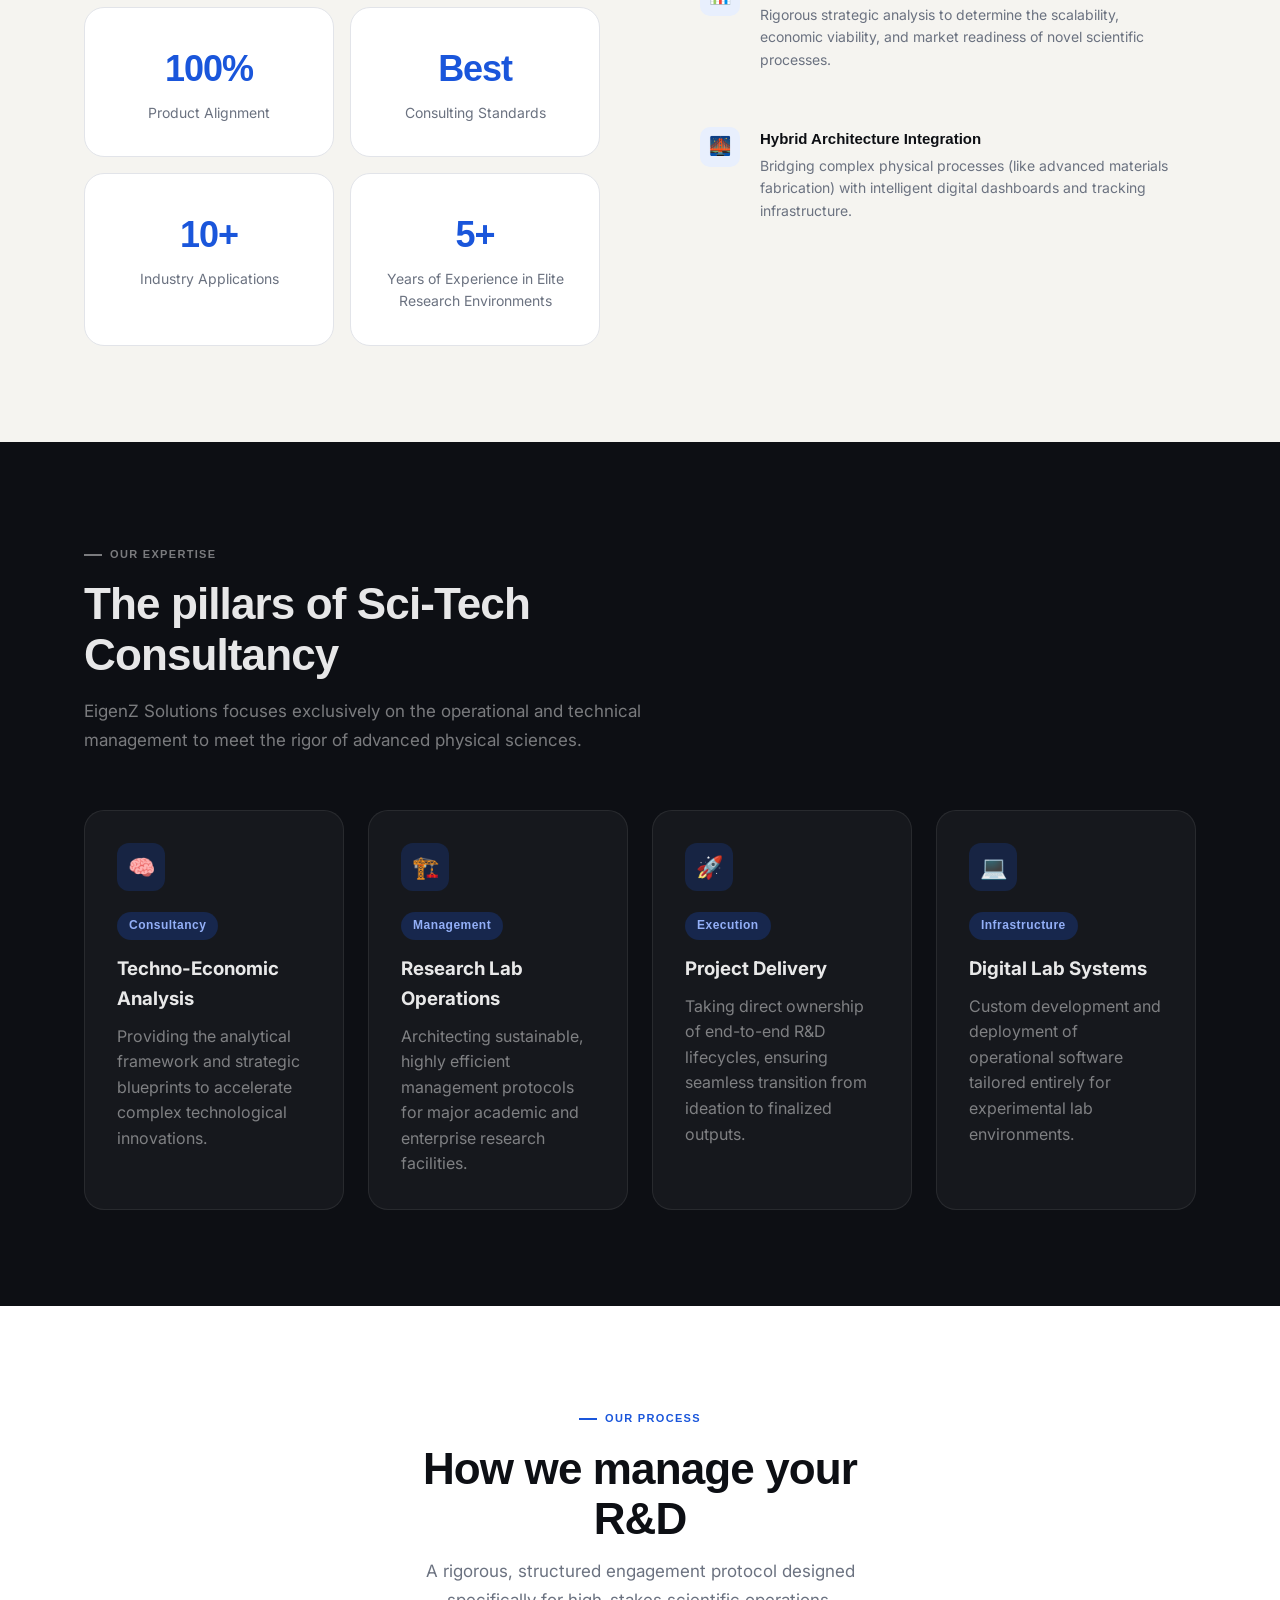
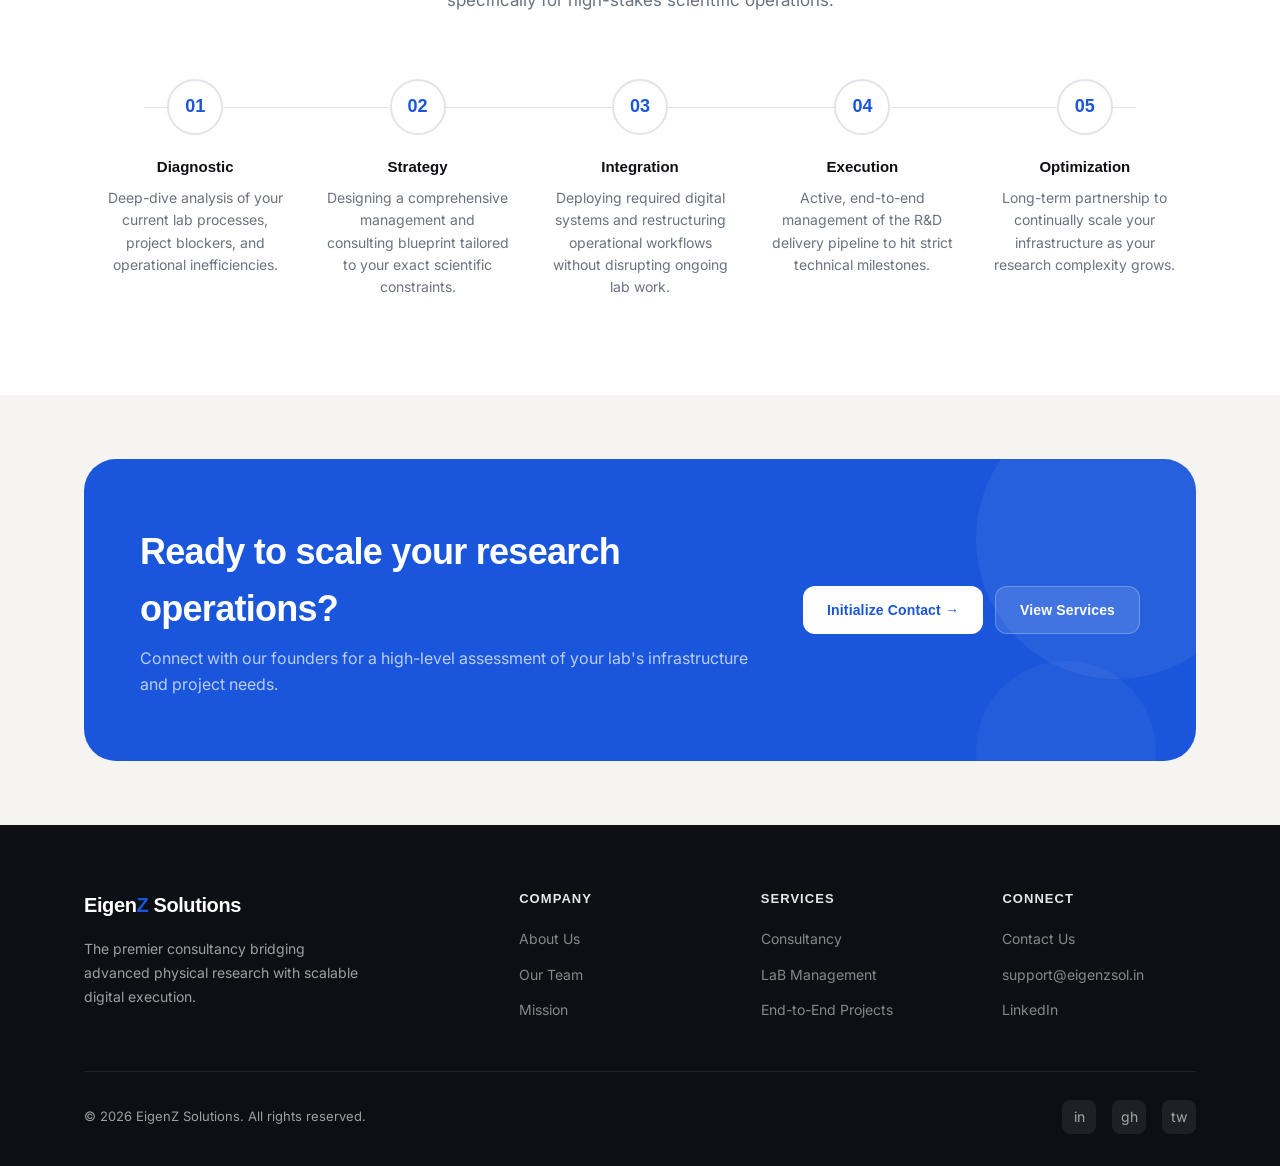
==== commit d68fabda: "Update index.html" ====
--- a/index.html
+++ b/index.html
@@ -343,8 +343,8 @@
       <ul class="nav-links">
         <li><a href="index.html">Home</a></li>
         <li><a href="about.html">About</a></li>
-        "<li><a href="services.html">Services</a></li>"
-        "<li><a href="solutions.html">Solutions</a></li>"
+        <li><a href="services.html">Services</a></li>
+        <li><a href="solutions.html">Solutions</a></li>
         <li><a href="contact.html">Contact</a></li>
       </ul>
       <div class="nav-cta">
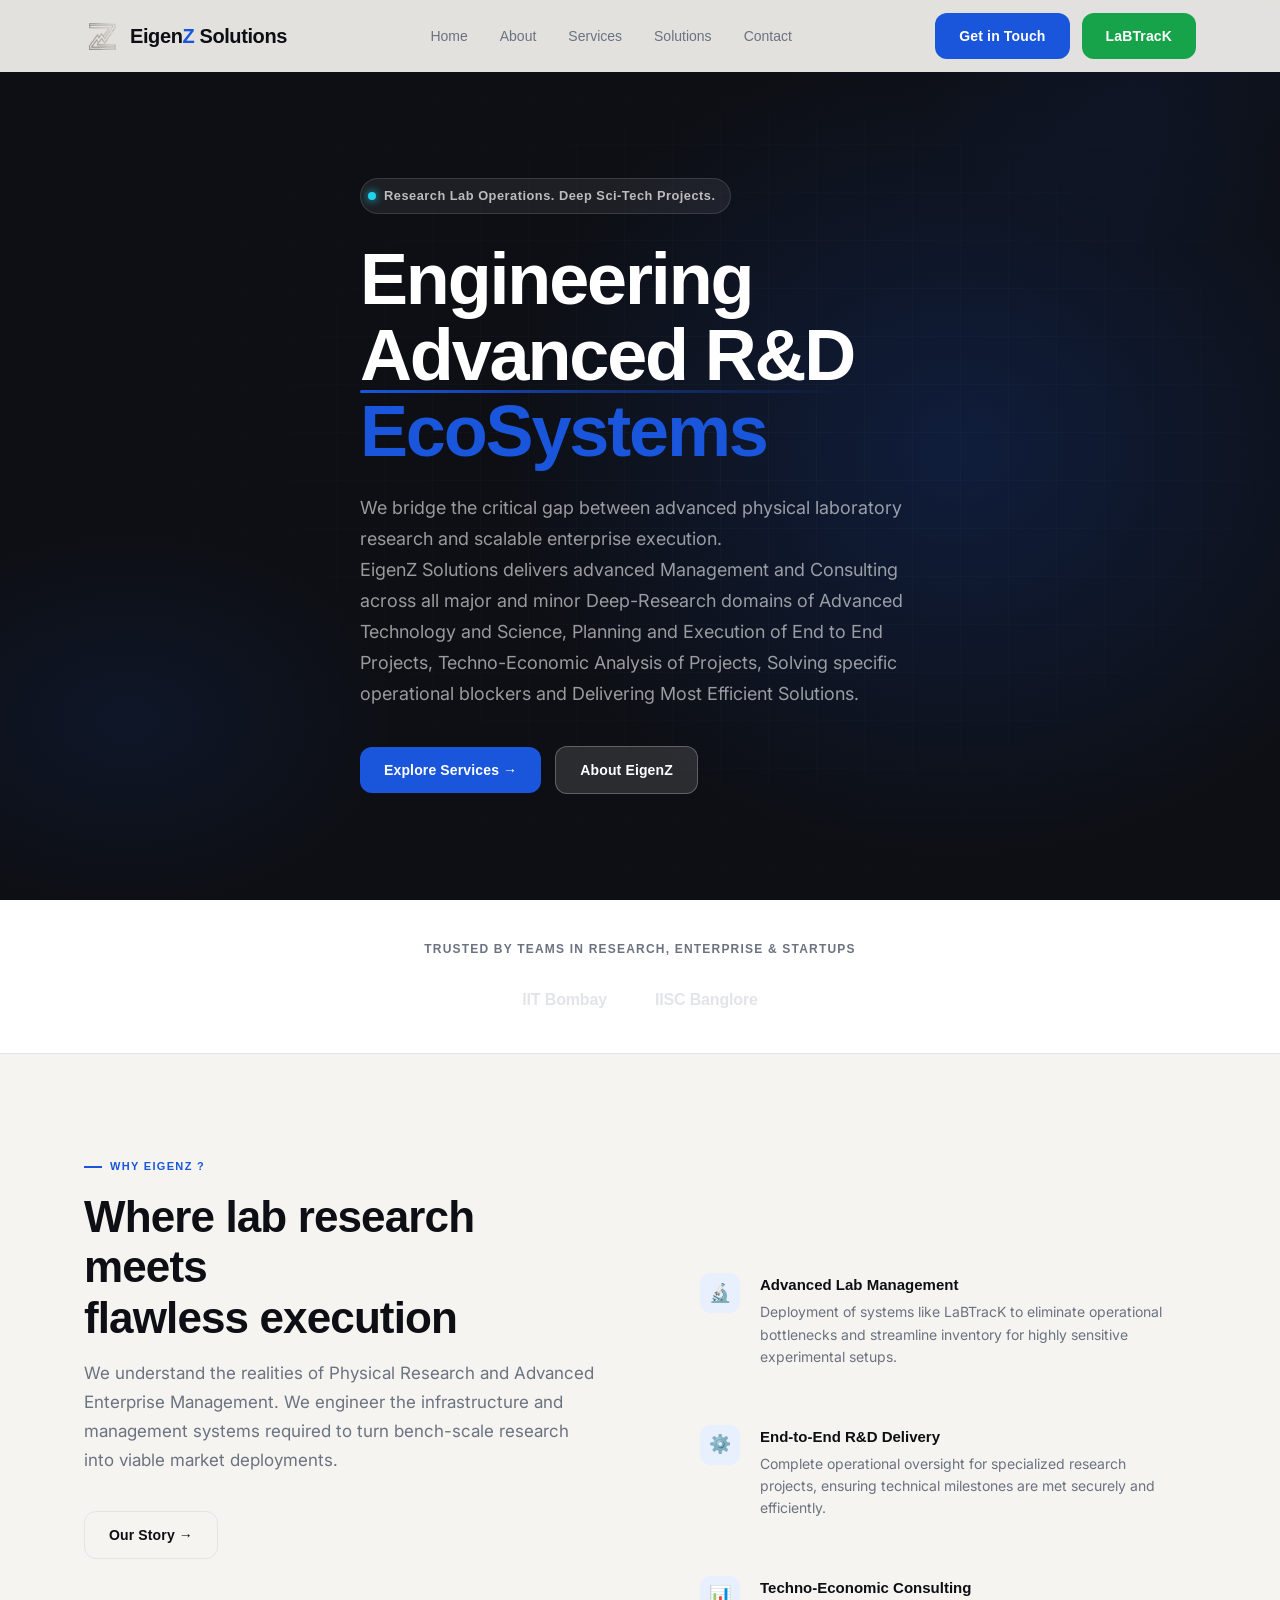
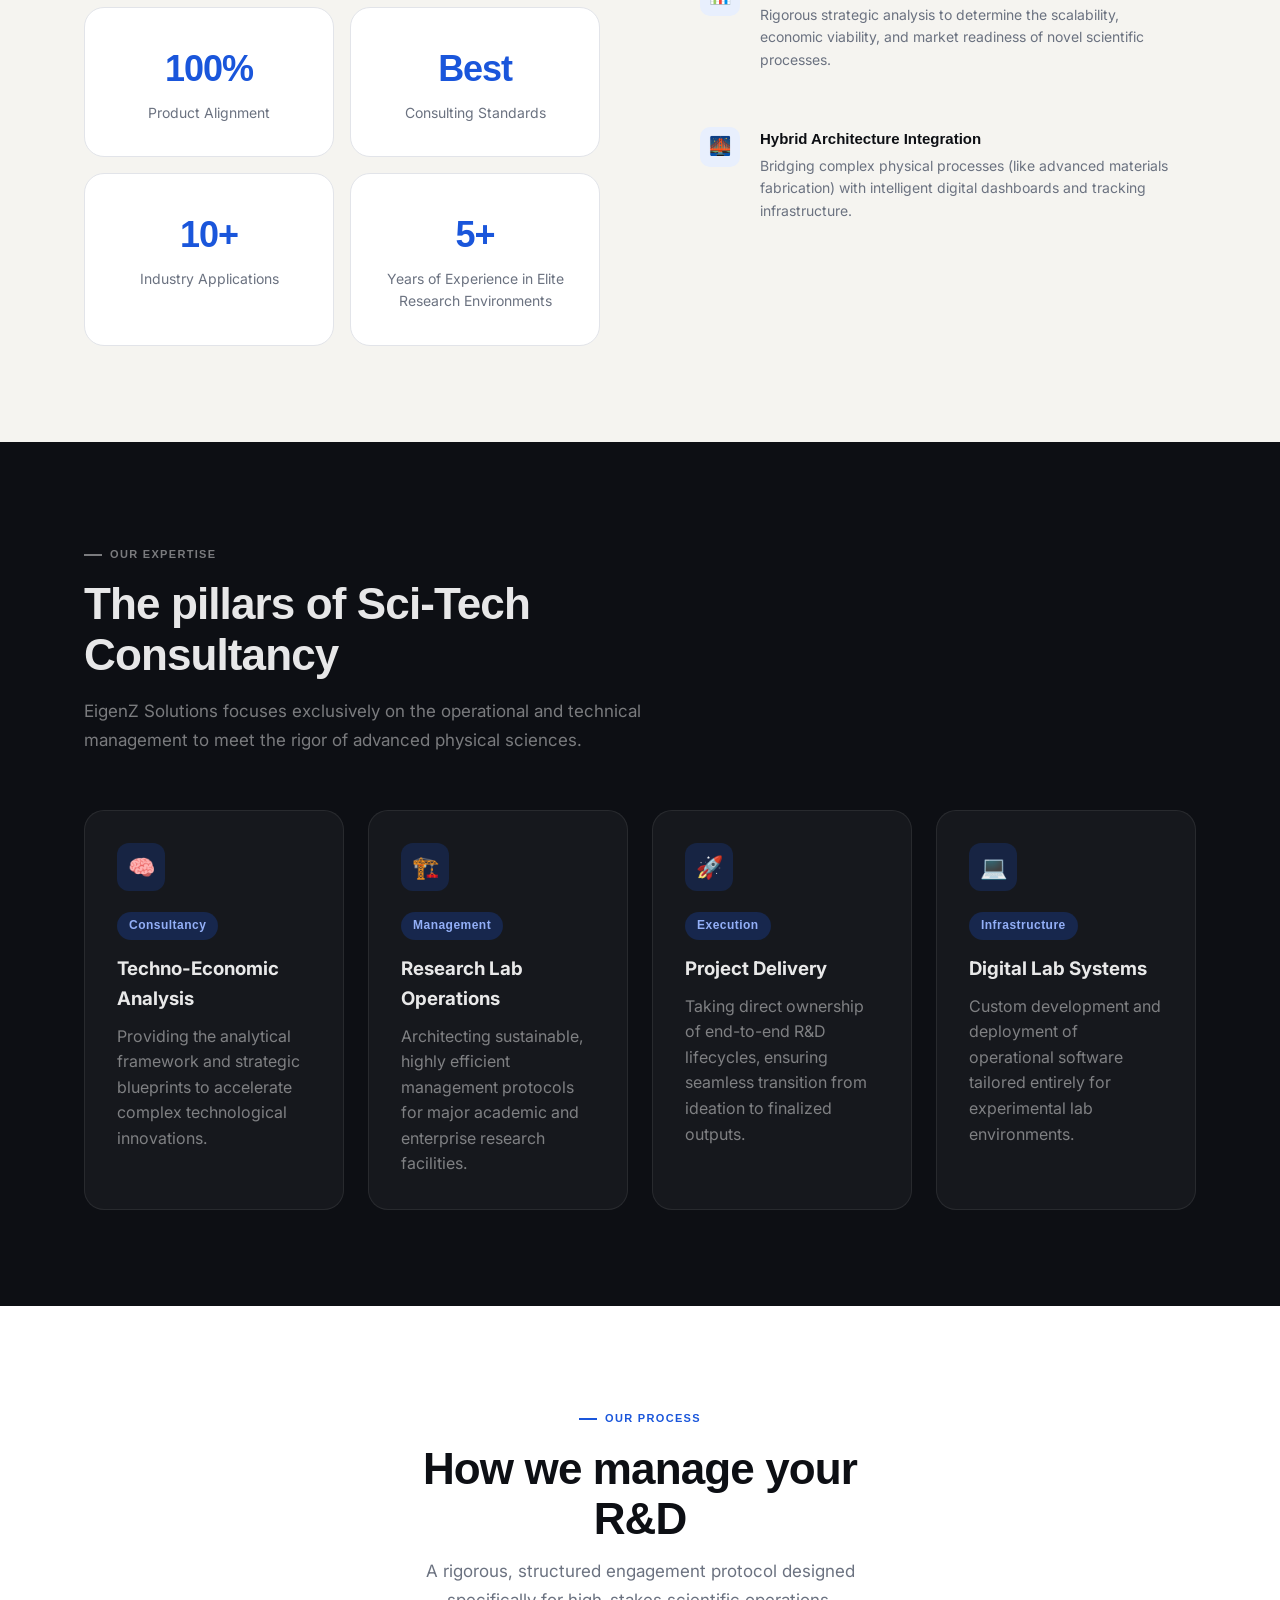
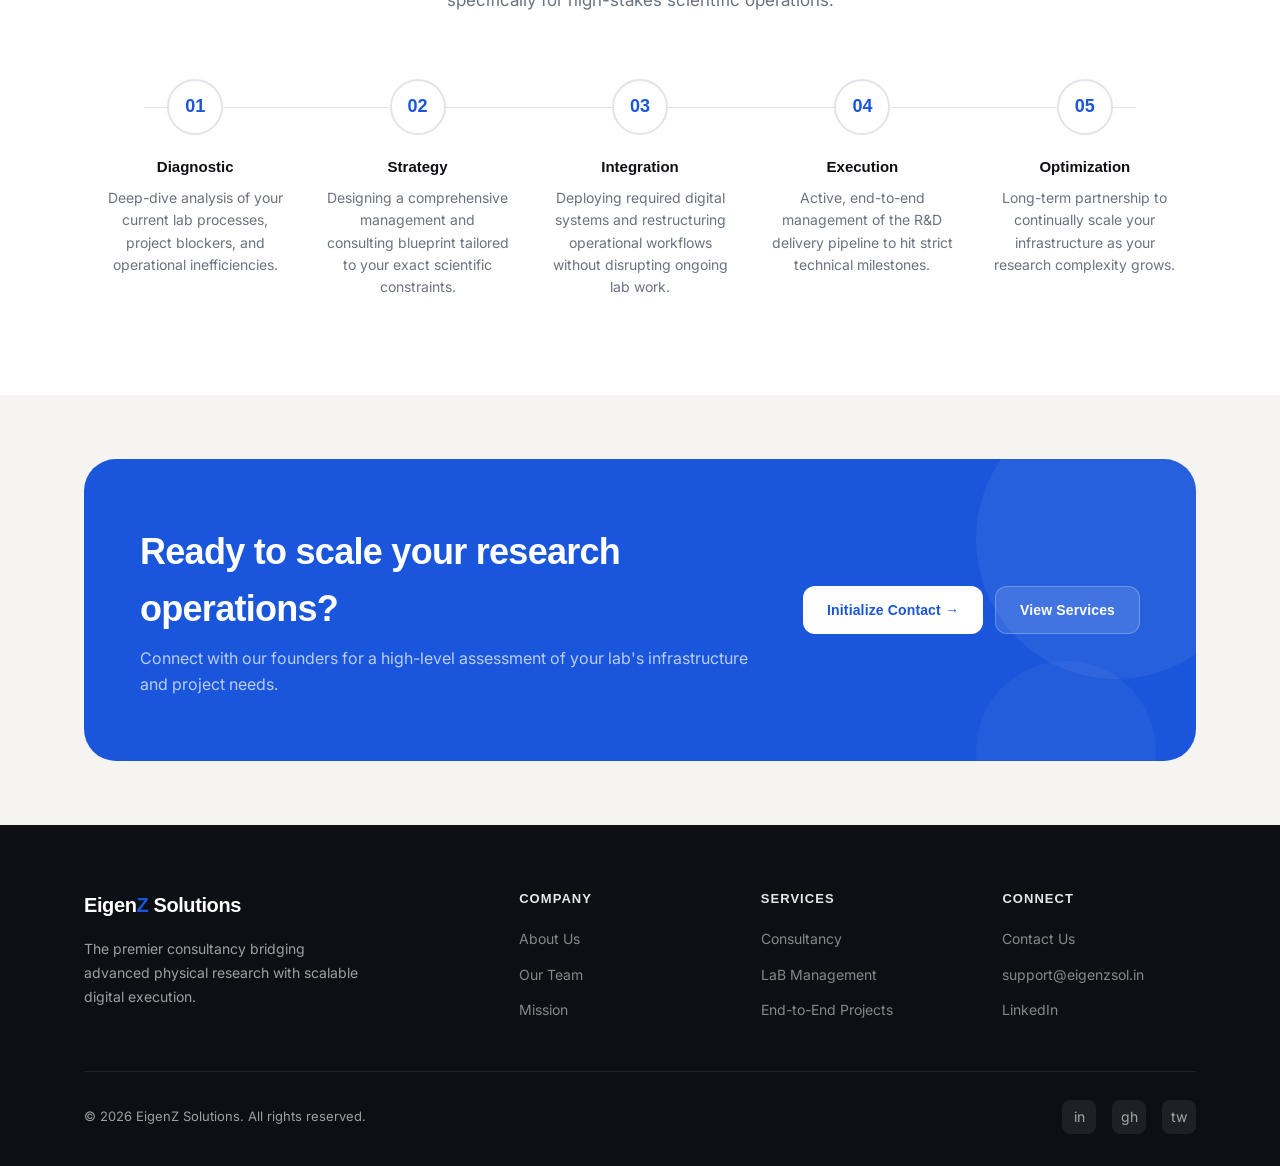
==== commit e3ef4c95: "Update index.html" ====
--- a/index.html
+++ b/index.html
@@ -381,7 +381,7 @@
           <span class="accent">EcoSystems</span>
         </h1>
         <p class="animate delay-2">
-          We bridge the critical gap between advanced physical laboratory research and scalable enterprise executionWe bridge the critical gap between advanced physical laboratory research and scalable enterprise execution. 
+          We bridge the critical gap between advanced physical laboratory research and scalable enterprise execution. 
           </br>EigenZ Solutions delivers advanced Management and Consulting across all major and minor Deep-Research domains of Advanced Technology and Science, Planning and Execution of End to End Projects, Techno-Economic Analysis of Projects, Solving specific operational blockers and Delivering Most Efficient Solutions.
         </p>
         <div class="hero-actions animate delay-3">
--- a/style.css
+++ b/style.css
@@ -558,6 +558,56 @@
   z-index: 2; 
 }
 
+
 /* ===================== RESPONSIVE ===================== */
 @media (max-width: 960px) {
   .grid-3 { grid-template-columns: repeat(2, 1fr); }
+
+/* ===== SERVICE IMAGE BACKGROUNDS ===== */
+/* ===== THE BULLETPROOF IMAGE BACKGROUND FIX ===== */
+    .service-visual {
+      background: var(--clr-dark);
+      border-radius: var(--radius-xl);
+      aspect-ratio: 4/3;
+      position: relative;
+      overflow: hidden;
+      display: flex;
+      flex-direction: column;
+      align-items: center;
+      justify-content: center;
+    }
+
+    .service-img-bg {
+      position: absolute;
+      top: 0;
+      left: 0;
+      right: 0;
+      bottom: 0;
+      width: 100%;
+      height: 100%;
+      object-fit: cover;
+      z-index: 0; /* Forces the image to the absolute bottom layer */
+      opacity: 0.35; 
+      pointer-events: none; /* Prevents the image from accidental clicking */
+    }
+
+    .vis-inner {
+      position: relative;
+      z-index: 2; /* Pushes the icon and title to the top layer */
+      text-align: center;
+      padding: 32px;
+      margin-bottom: auto; /* Pushes the chips downward naturally */
+      margin-top: auto;
+    }
+
+    .vis-chips {
+      position: absolute;
+      bottom: 24px;
+      left: 50%;
+      transform: translateX(-50%);
+      z-index: 2; /* Keeps chips cleanly visible over the picture */
+      display: flex;
+      gap: 8px;
+      flex-wrap: wrap;
+      justify-content: center;
+    }
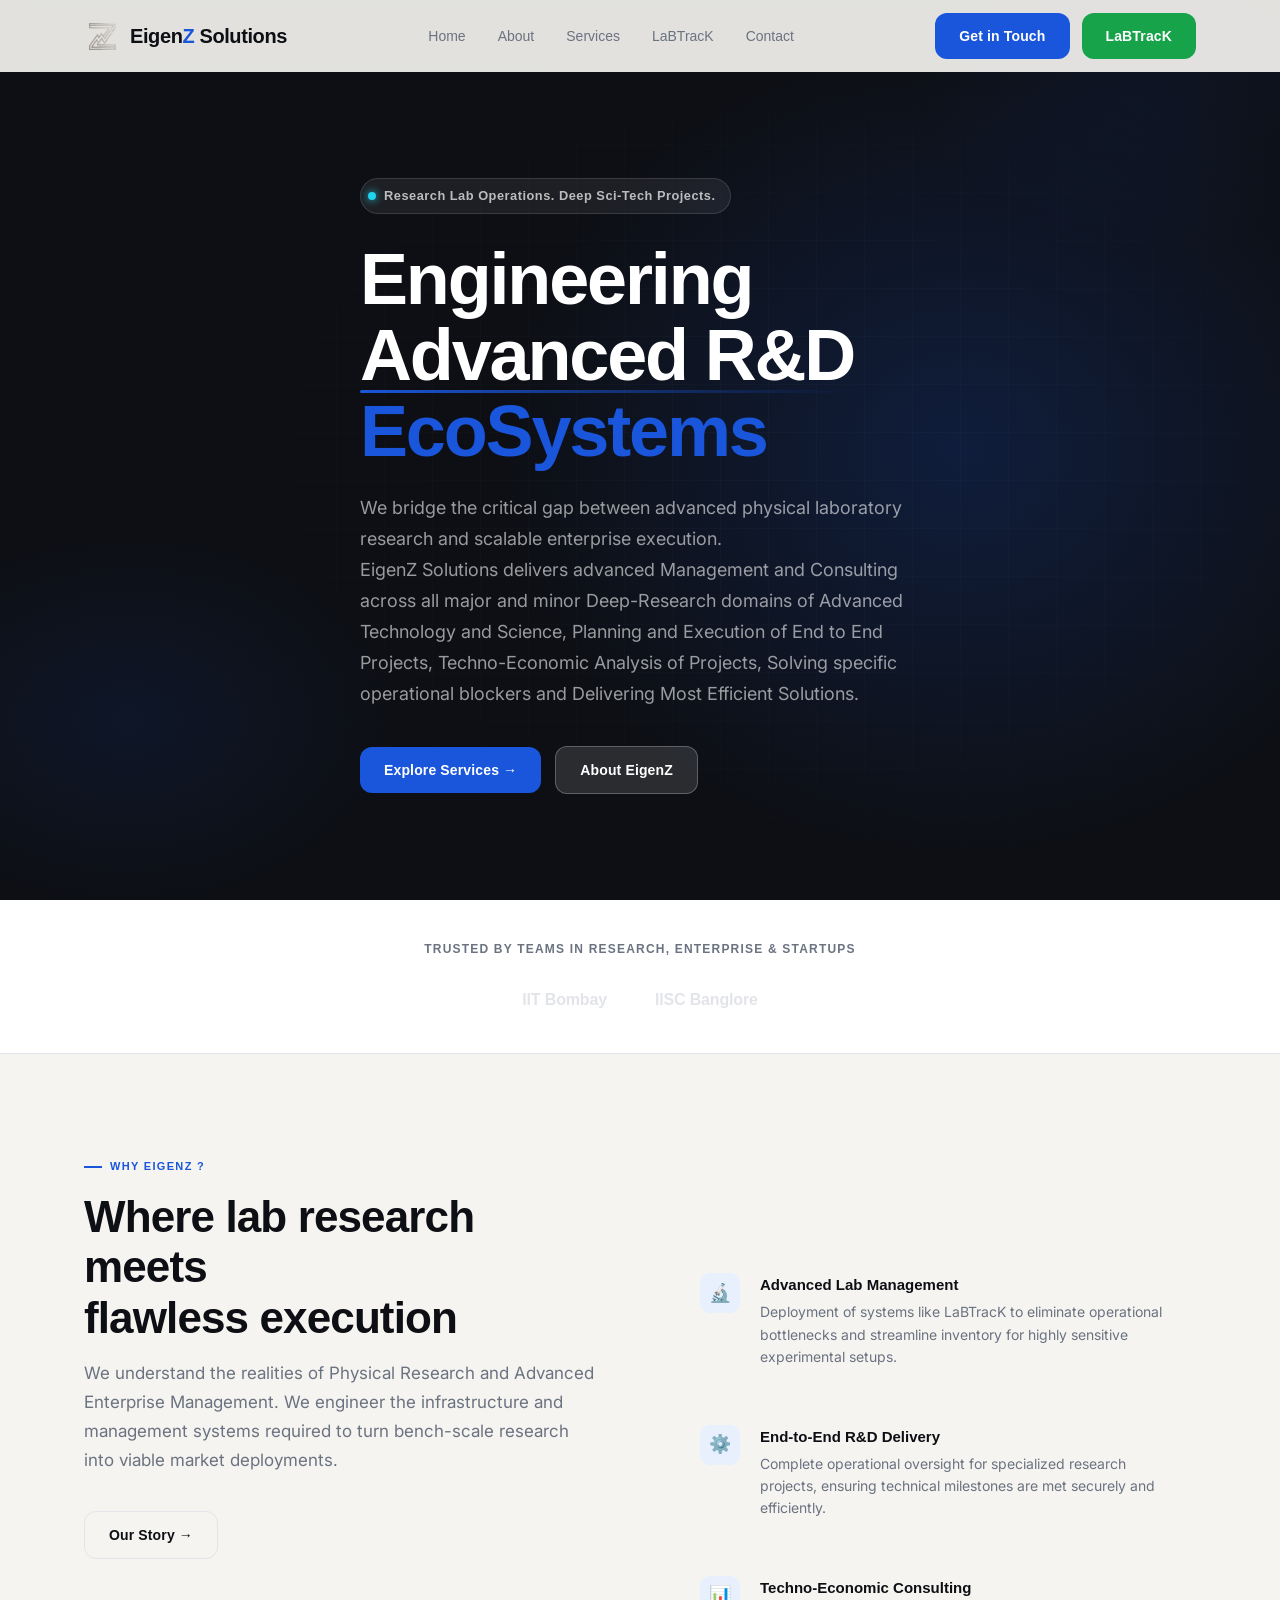
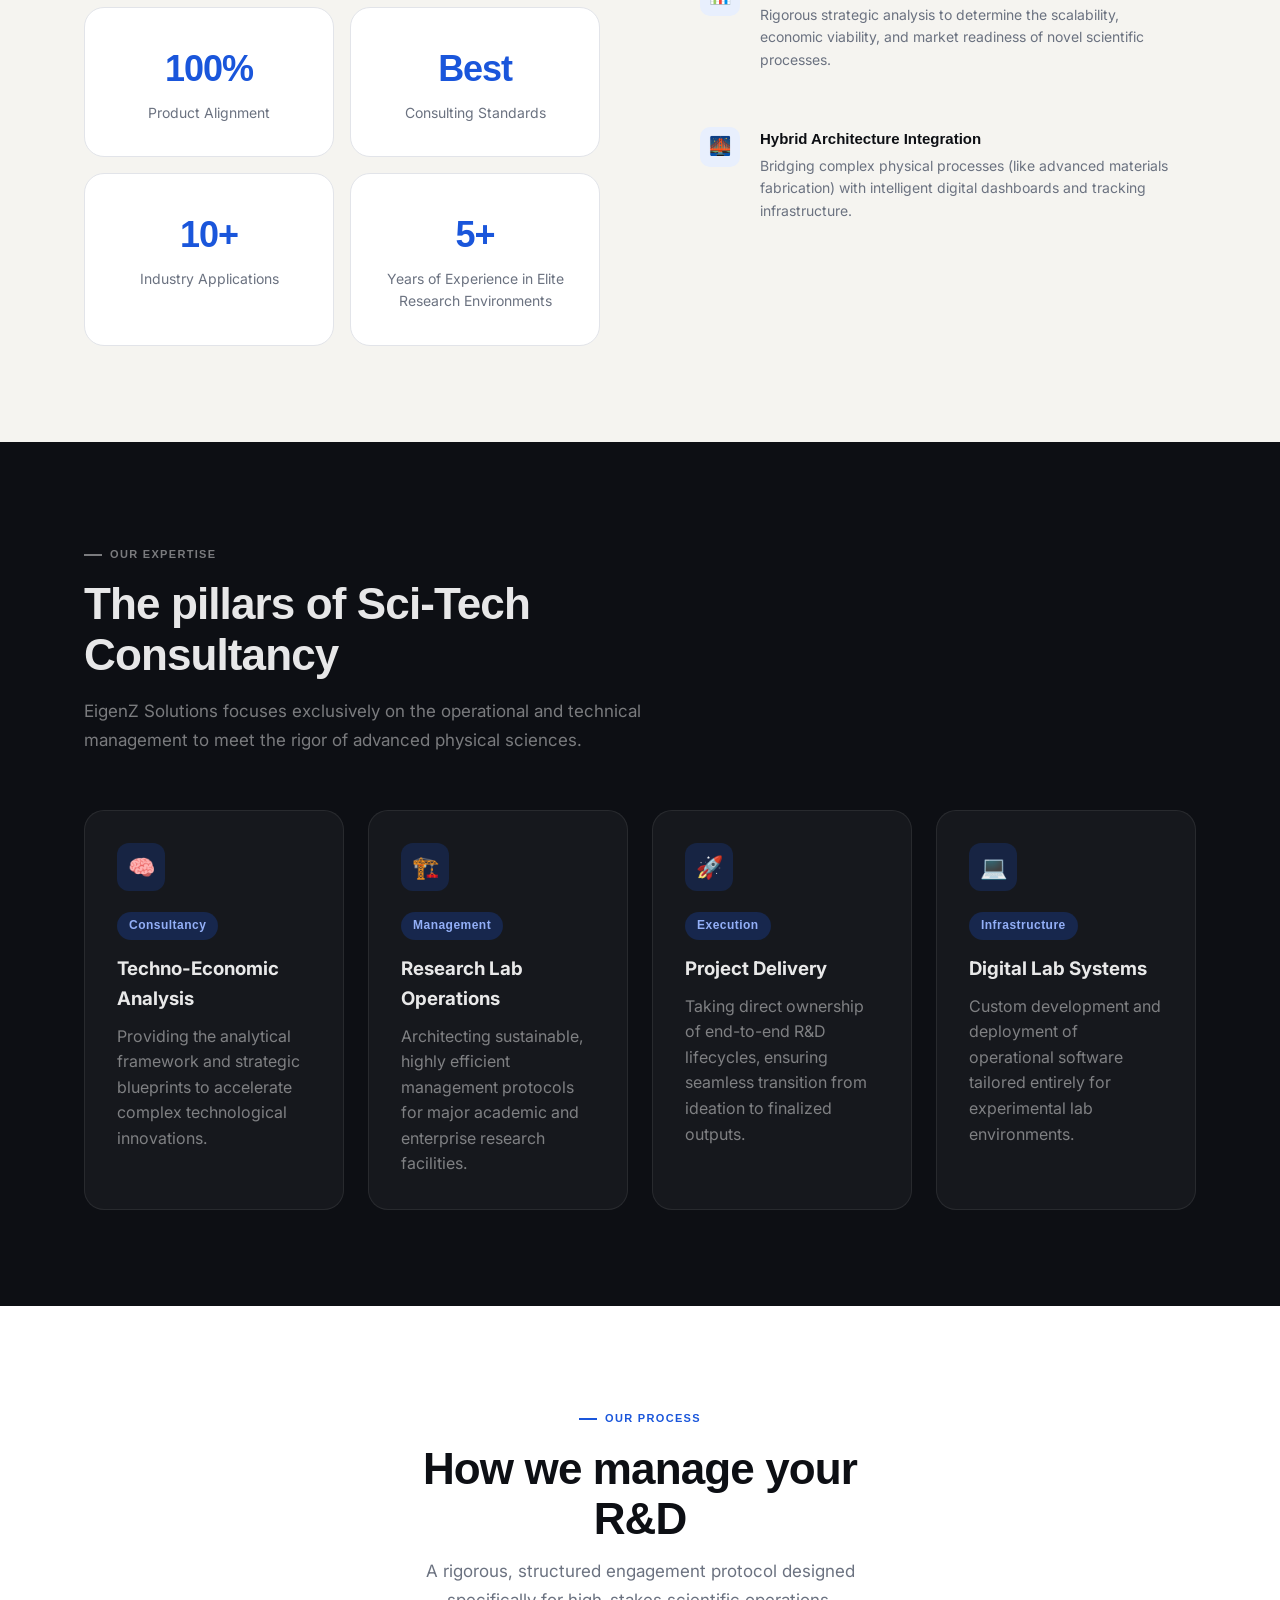
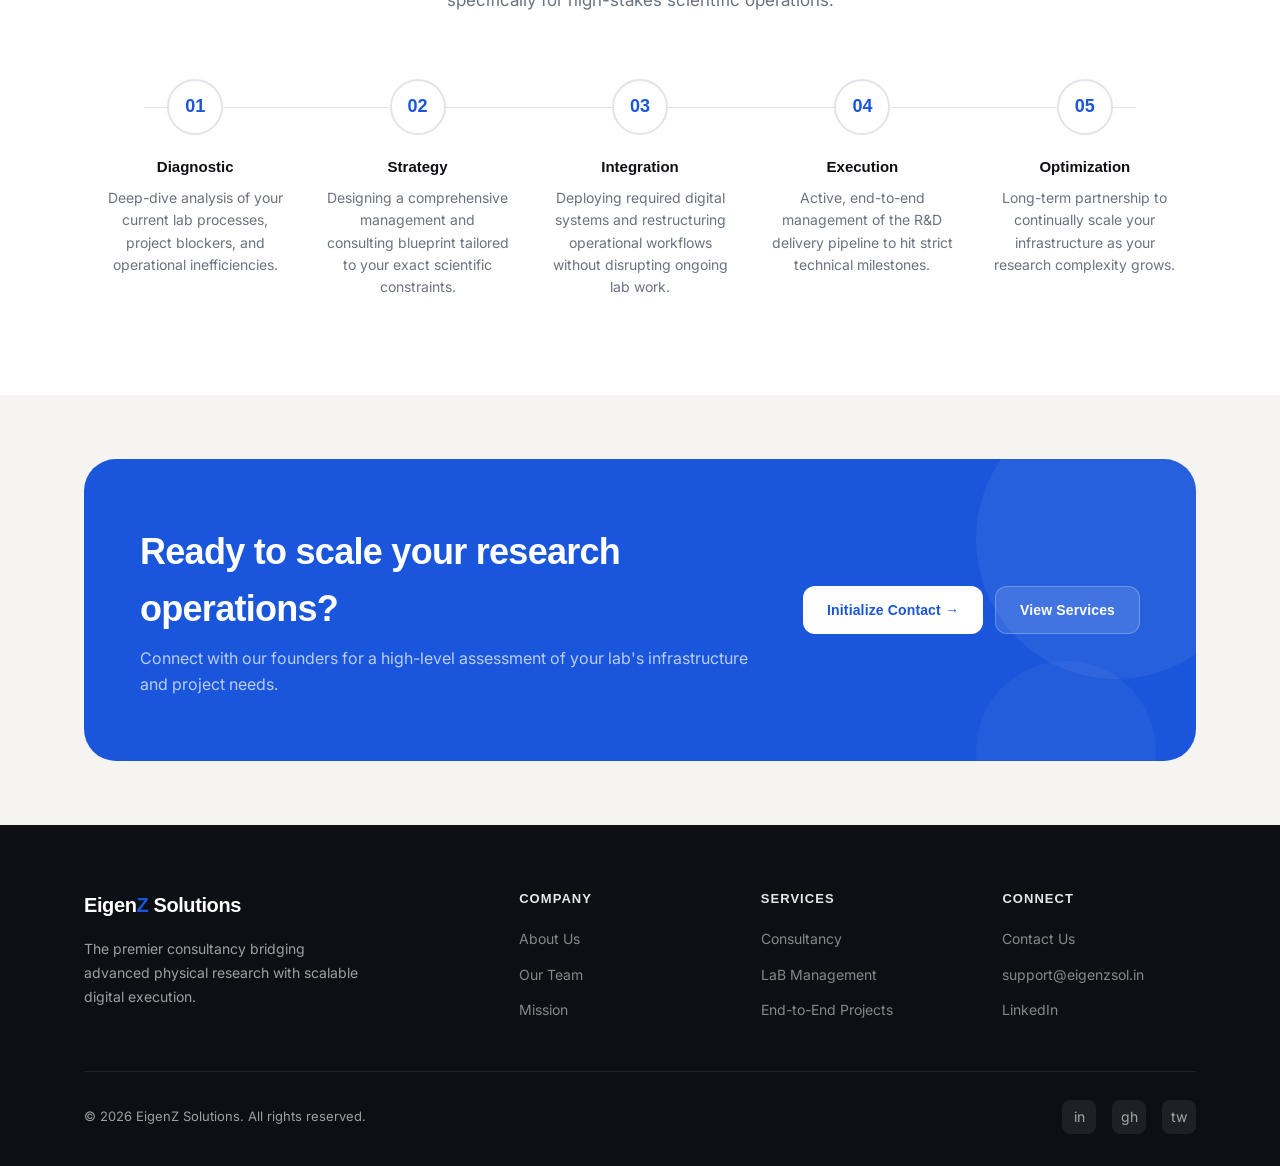
==== commit cbfdb29b: "Update index.html" ====
--- a/index.html
+++ b/index.html
@@ -344,7 +344,7 @@
         <li><a href="index.html">Home</a></li>
         <li><a href="about.html">About</a></li>
         <li><a href="services.html">Services</a></li>
-        <li><a href="solutions.html">Solutions</a></li>
+        <li><a href="solutions.html">LaBTracK</a></li>
         <li><a href="contact.html">Contact</a></li>
       </ul>
       <div class="nav-cta">
@@ -578,7 +578,7 @@
           <ul>
             <li><a href="contact.html">Contact Us</a></li>
             <li><a href="mailto:support@eigenzsol.in">support@eigenzsol.in</a></li>
-            <li><a href="#">LinkedIn</a></li>
+            <li><a href="https://www.linkedin.com/company/eigenz-solutions/home/?viewAsMember=true">LinkedIn</a></li>
           </ul>
         </div>
       </div>
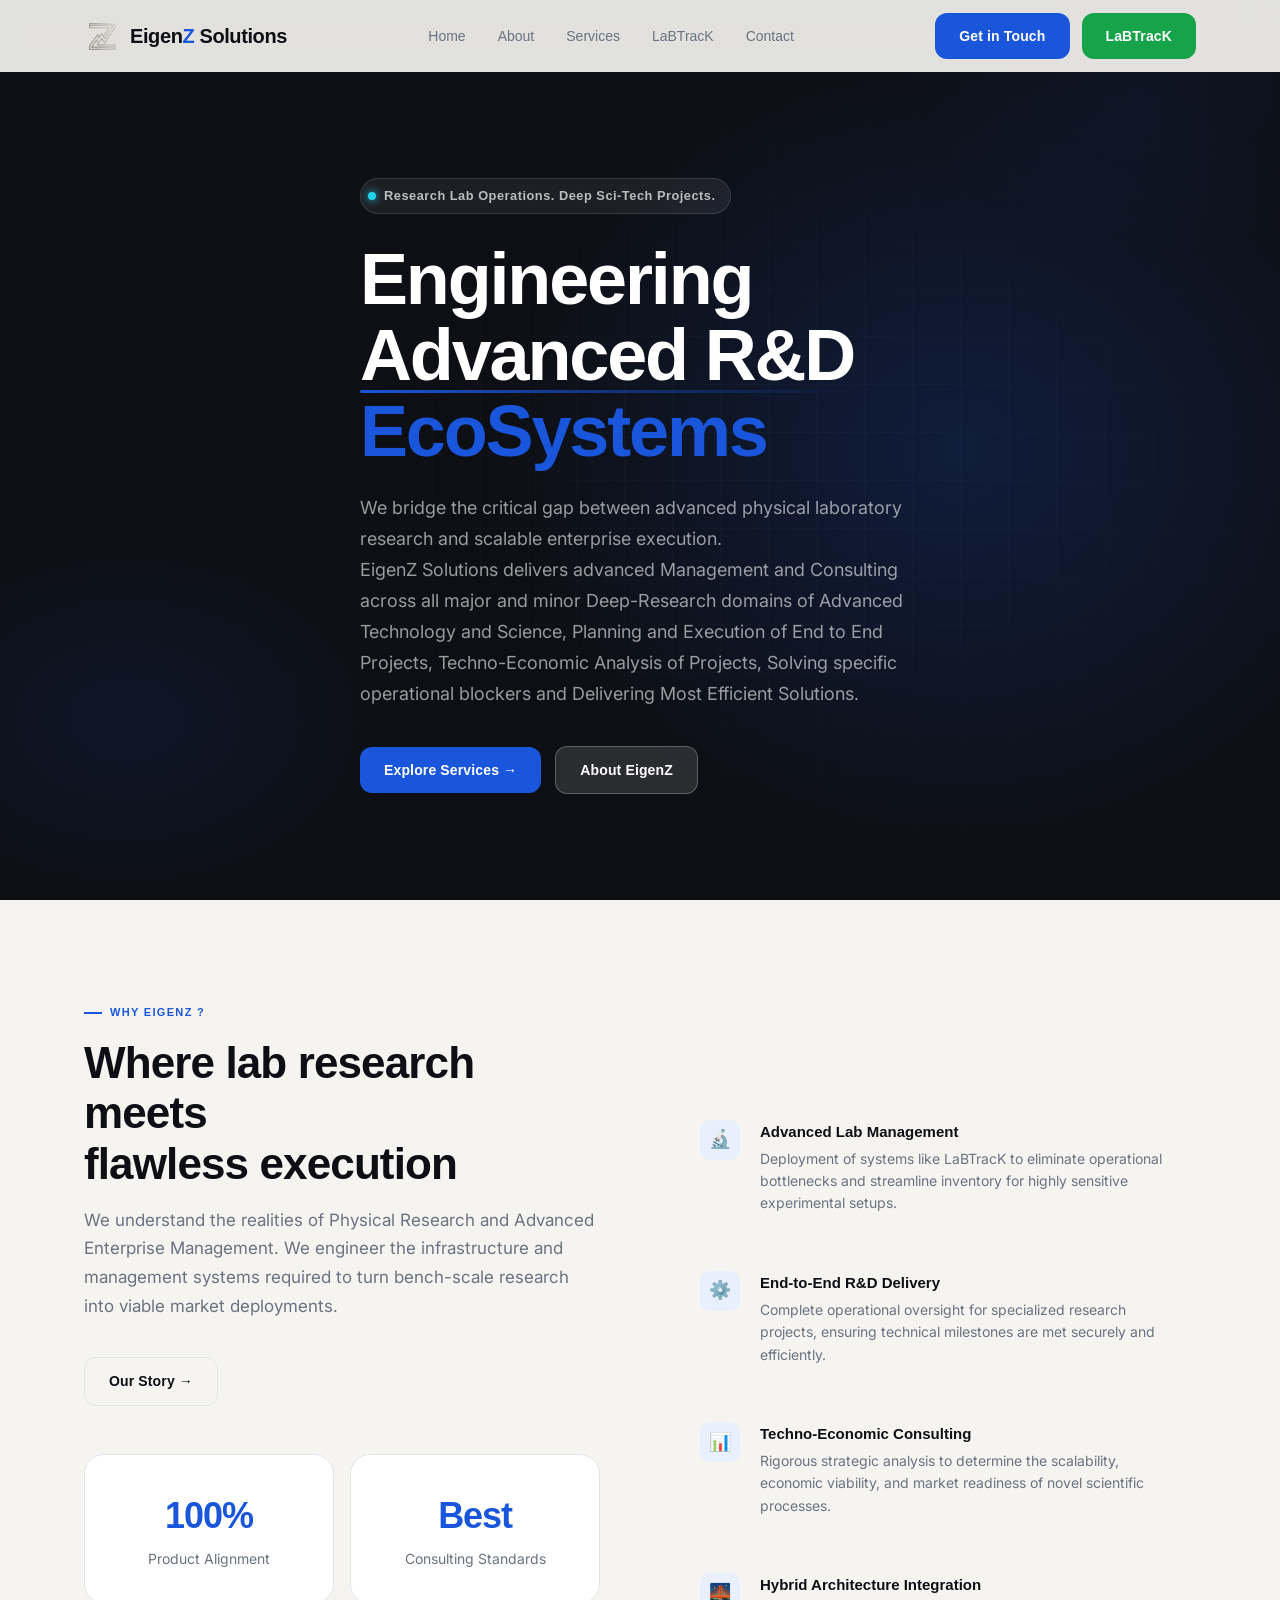
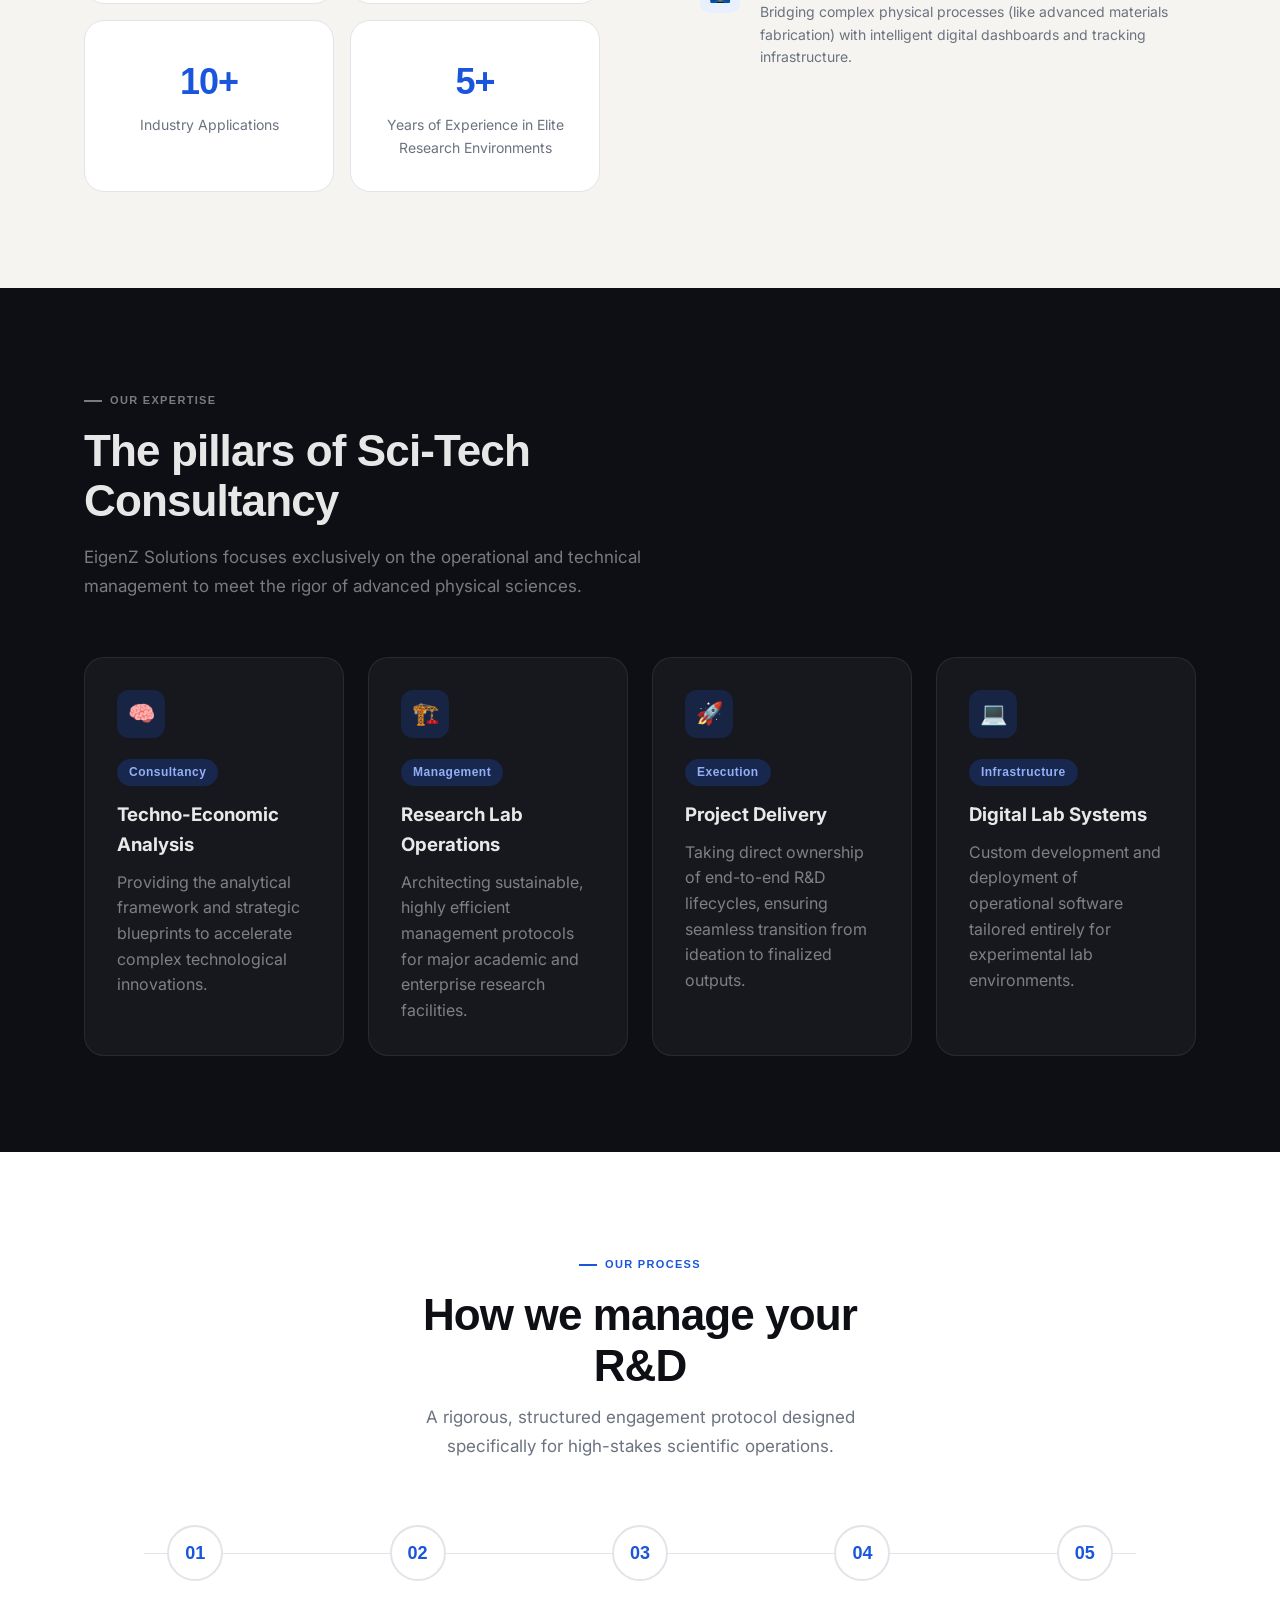
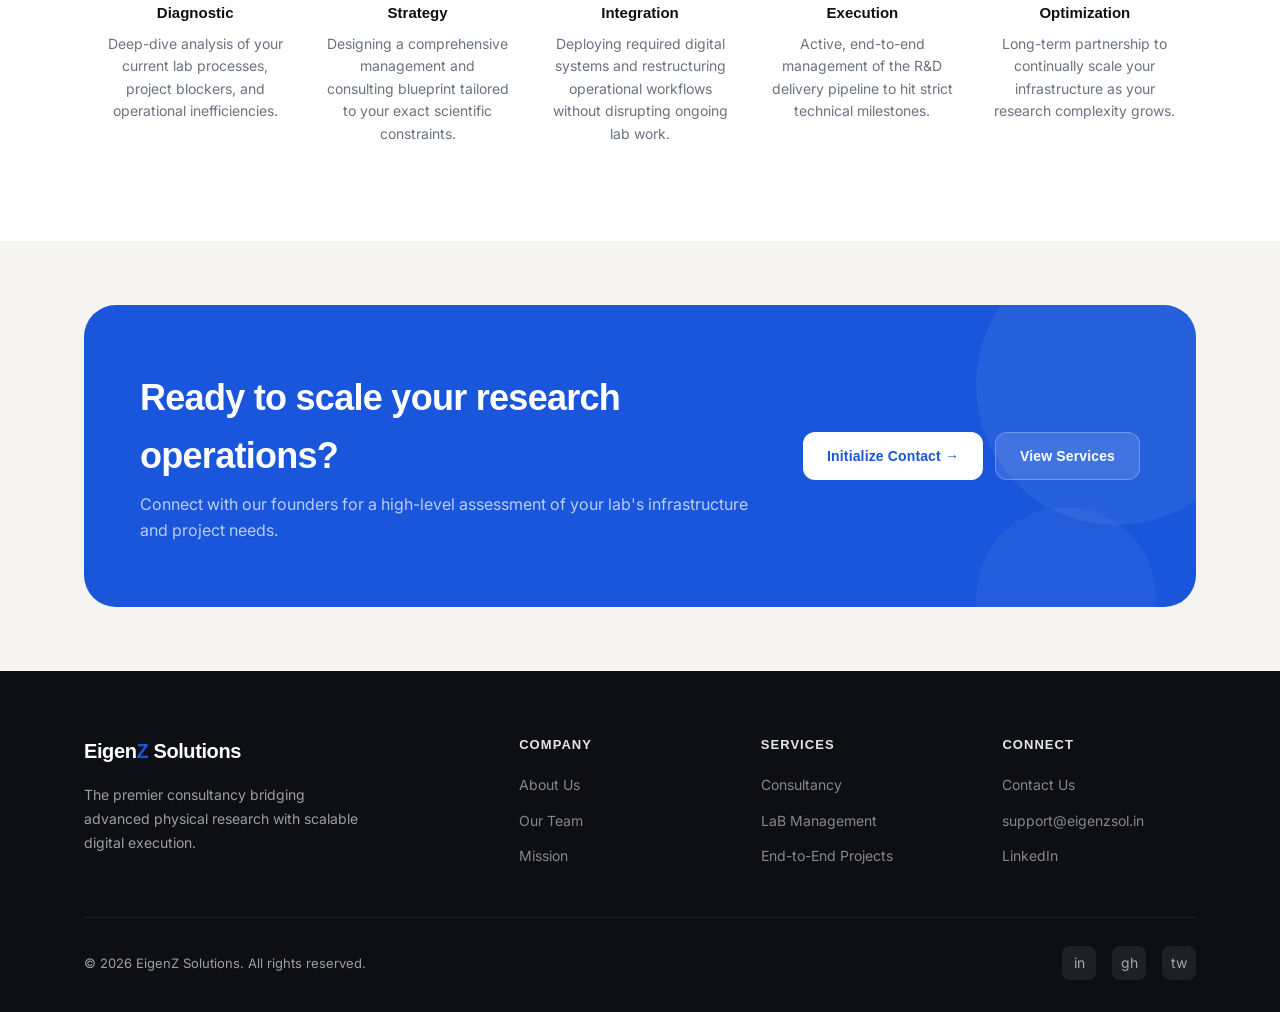
==== commit 2c99b028: "Update index.html" ====
--- a/index.html
+++ b/index.html
@@ -388,17 +388,6 @@
           <a href="services.html" class="btn btn-primary">Explore Services →</a>
           <a href="about.html" class="btn btn-ghost-white">About EigenZ</a>
         </div>
-      </div>
-    </div>
-  </section>
-
-  <!-- TRUSTED BY -->
-  <section class="logos-section">
-    <div class="container">
-      <p class="logos-label">Trusted by teams in research, enterprise & startups</p>
-      <div class="logo-row">
-        <span class="logo-item">IIT Bombay</span>
-        <span class="logo-item">IISC Banglore</span>
       </div>
     </div>
   </section>
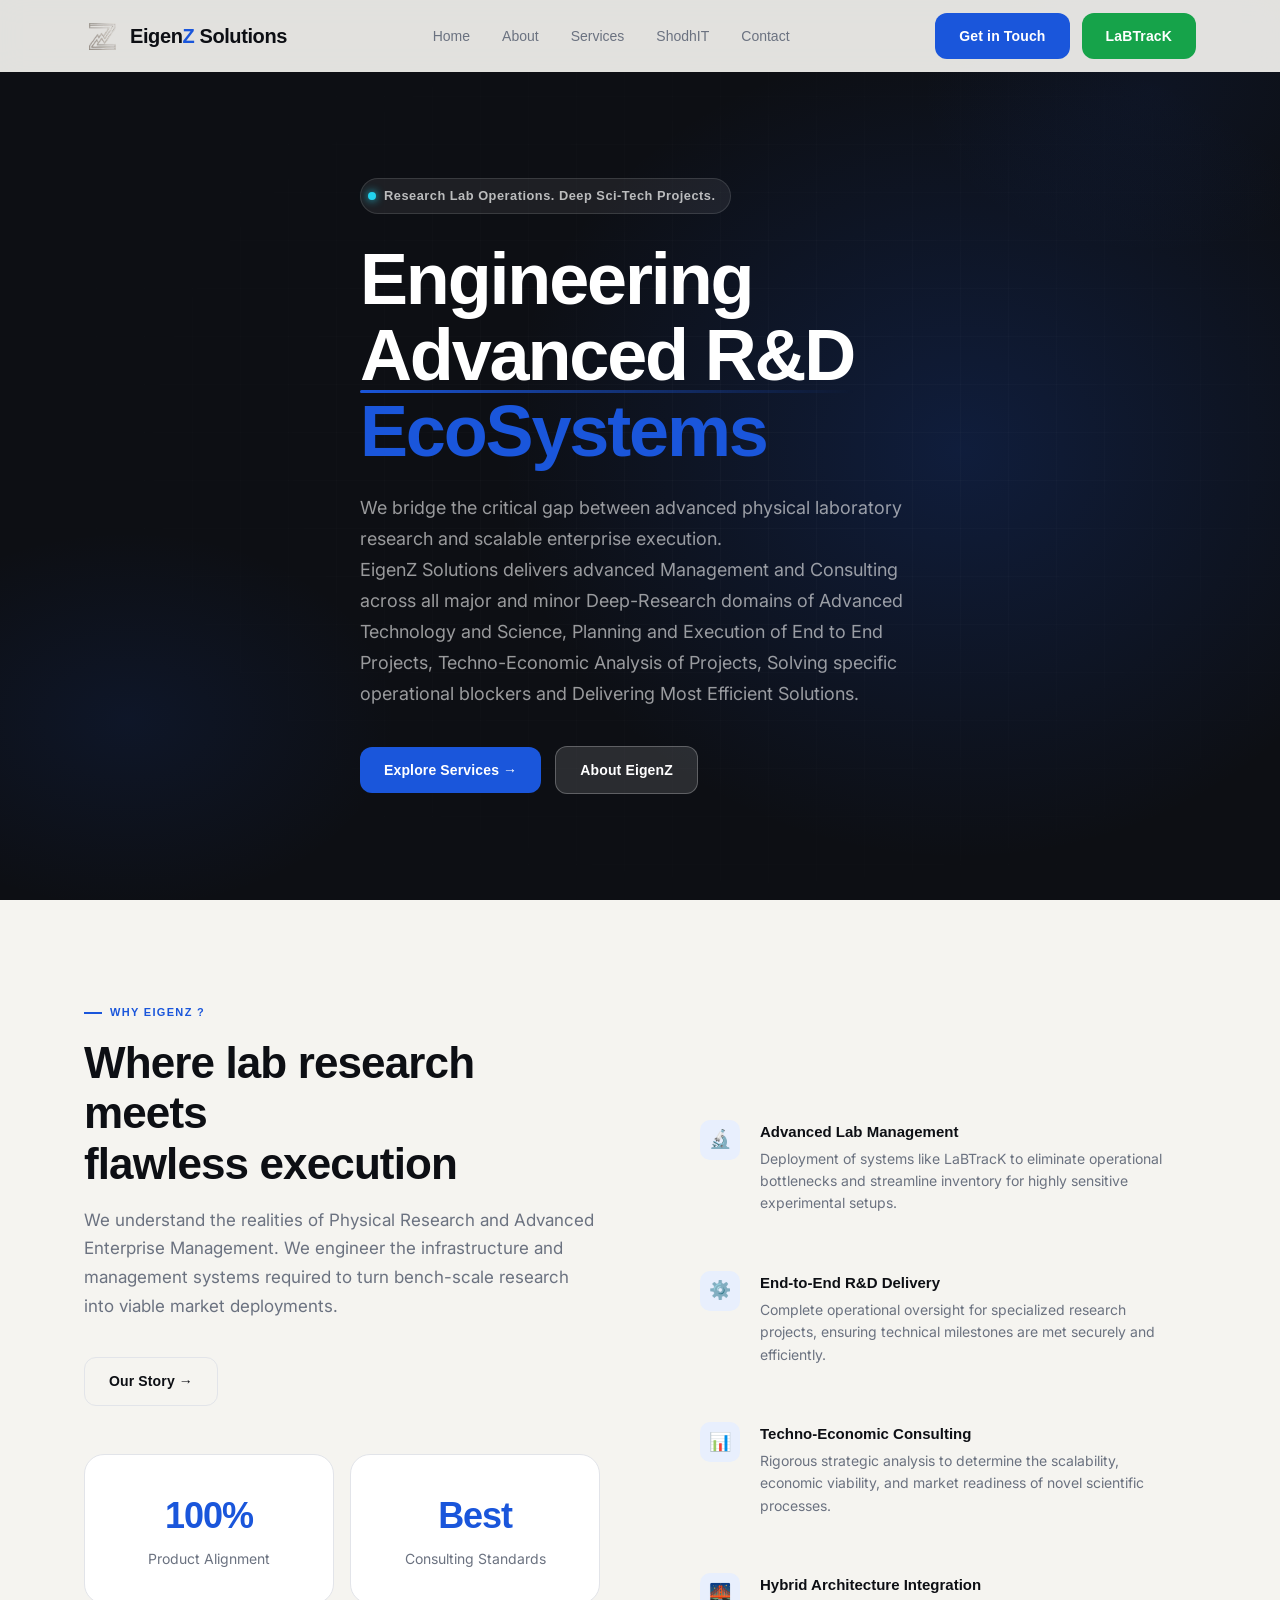
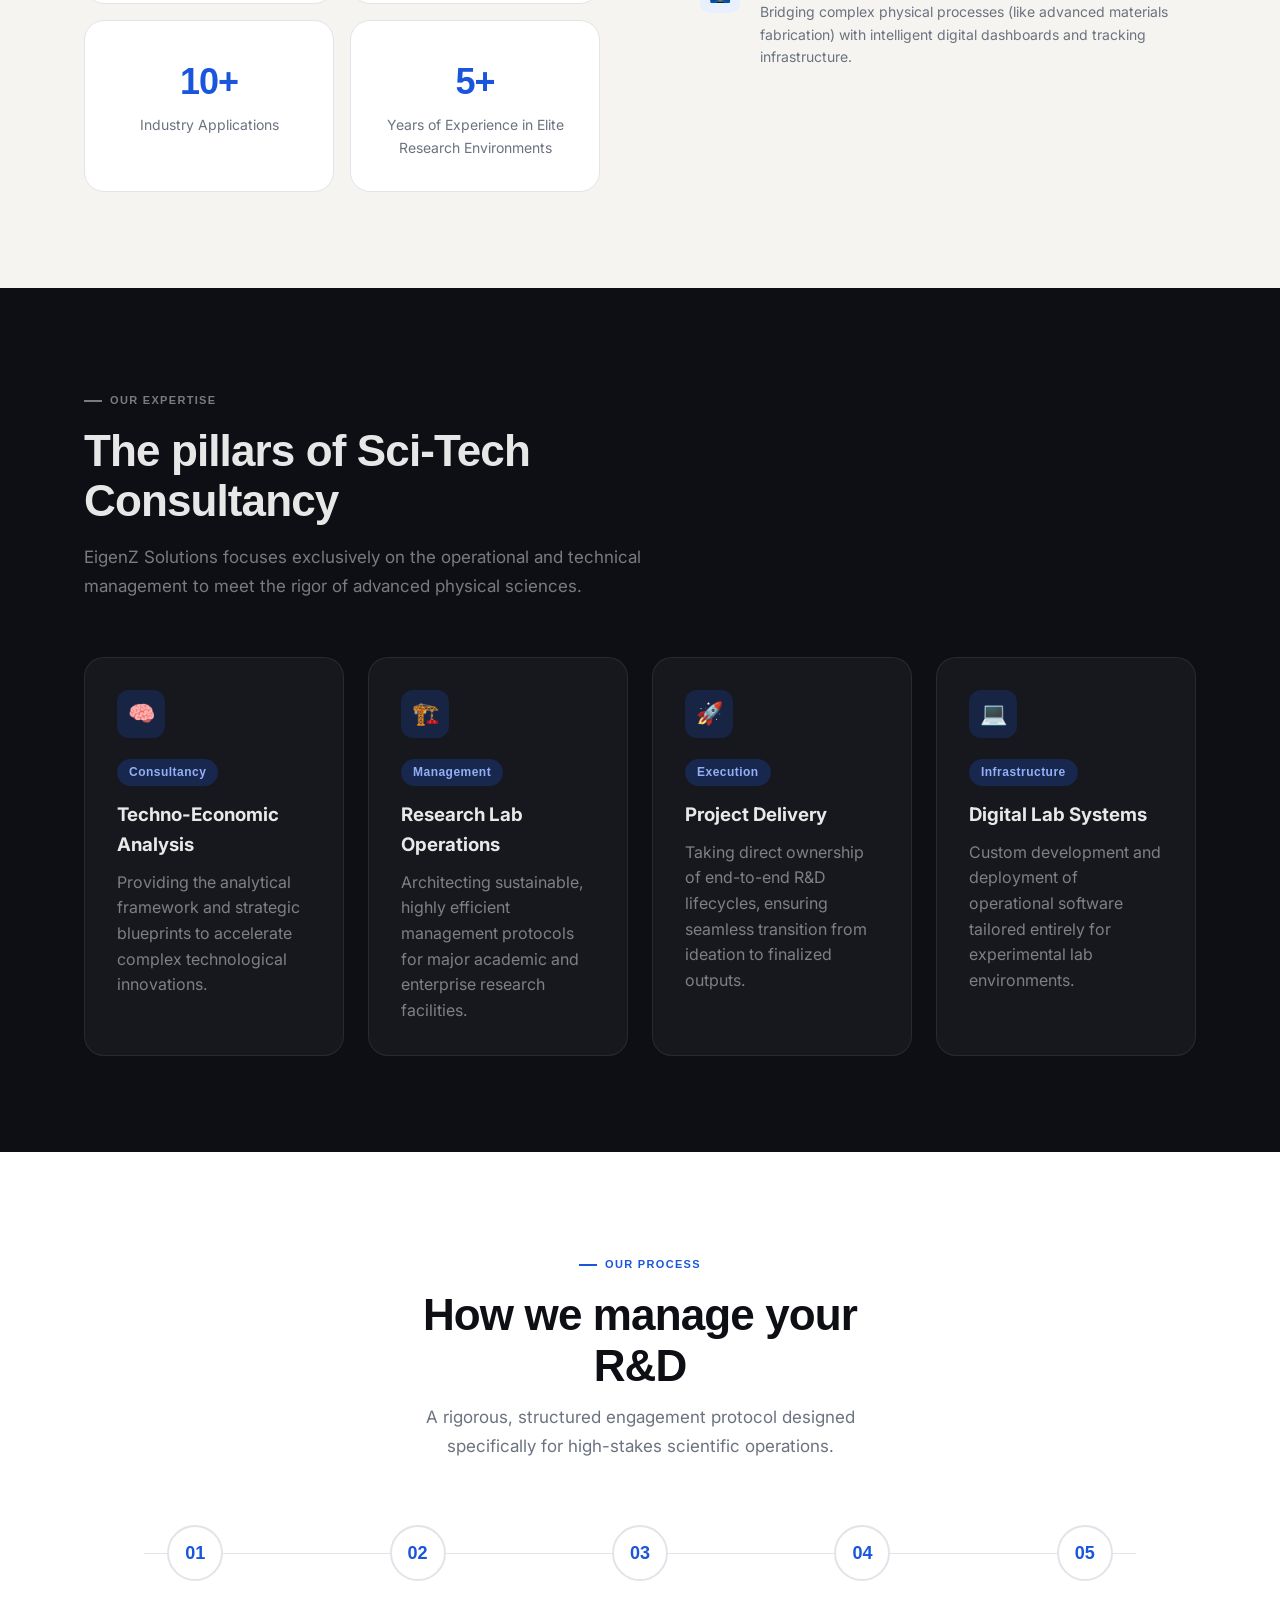
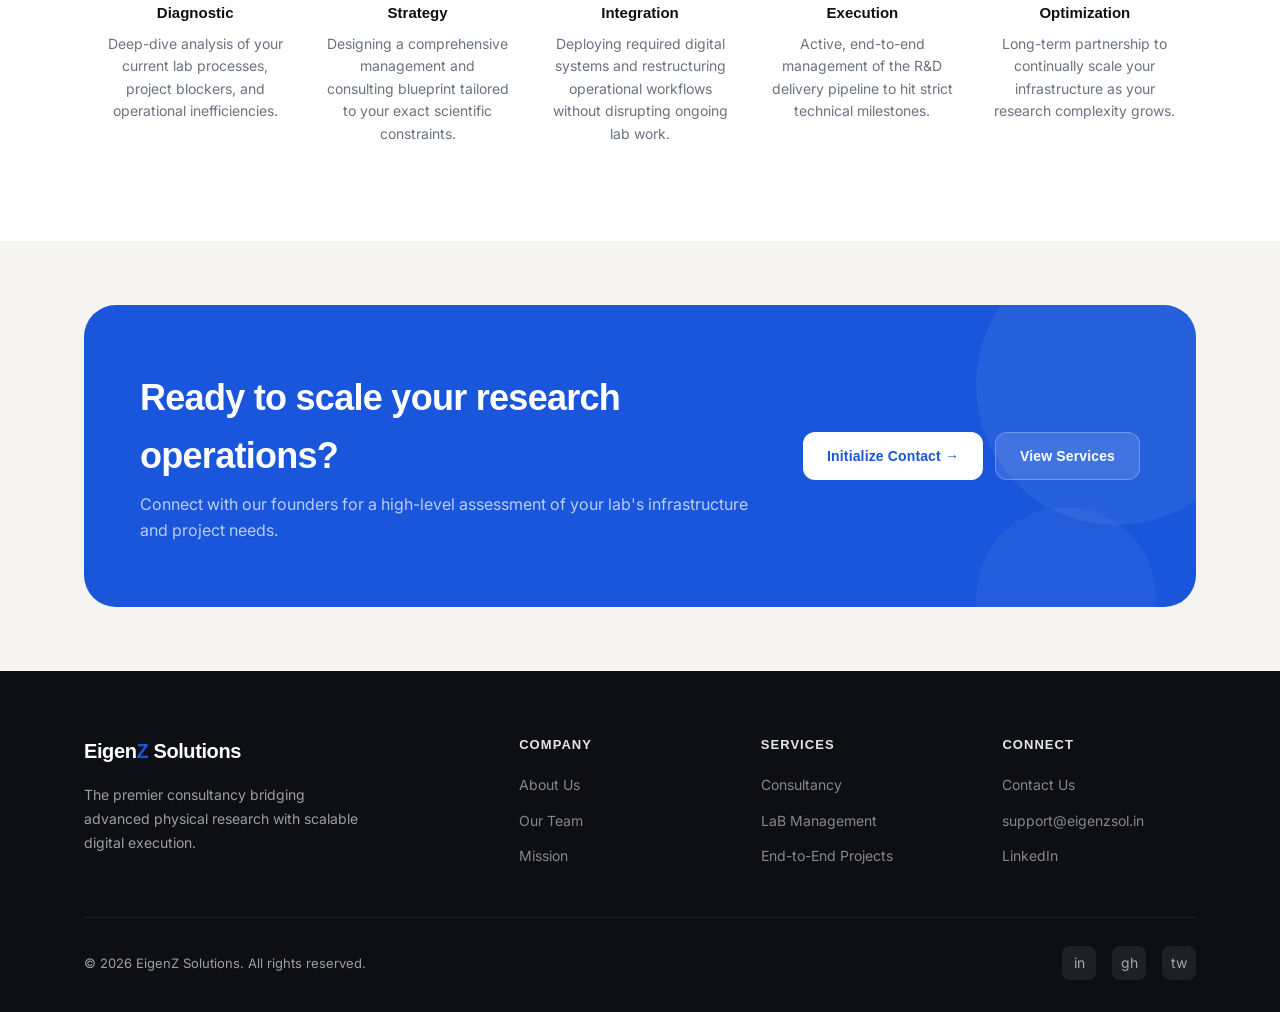
==== commit f8df89d4: "Update index.html" ====
--- a/index.html
+++ b/index.html
@@ -344,7 +344,7 @@
         <li><a href="index.html">Home</a></li>
         <li><a href="about.html">About</a></li>
         <li><a href="services.html">Services</a></li>
-        <li><a href="solutions.html">LaBTracK</a></li>
+        <li><a href="solutions.html">ShodhIT</a></li>
         <li><a href="contact.html">Contact</a></li>
       </ul>
       <div class="nav-cta">
@@ -360,7 +360,7 @@
     <a href="index.html">Home</a>
     <a href="about.html">About</a>
     <a href="services.html">Services</a>
-    <a href="solutions.html">Solutions</a>
+    <a href="solutions.html">ShodhIT</a>
     <a href="contact.html">Contact</a>
     <a href="contact.html" class="btn btn-primary">Get in Touch →</a>
   </nav>
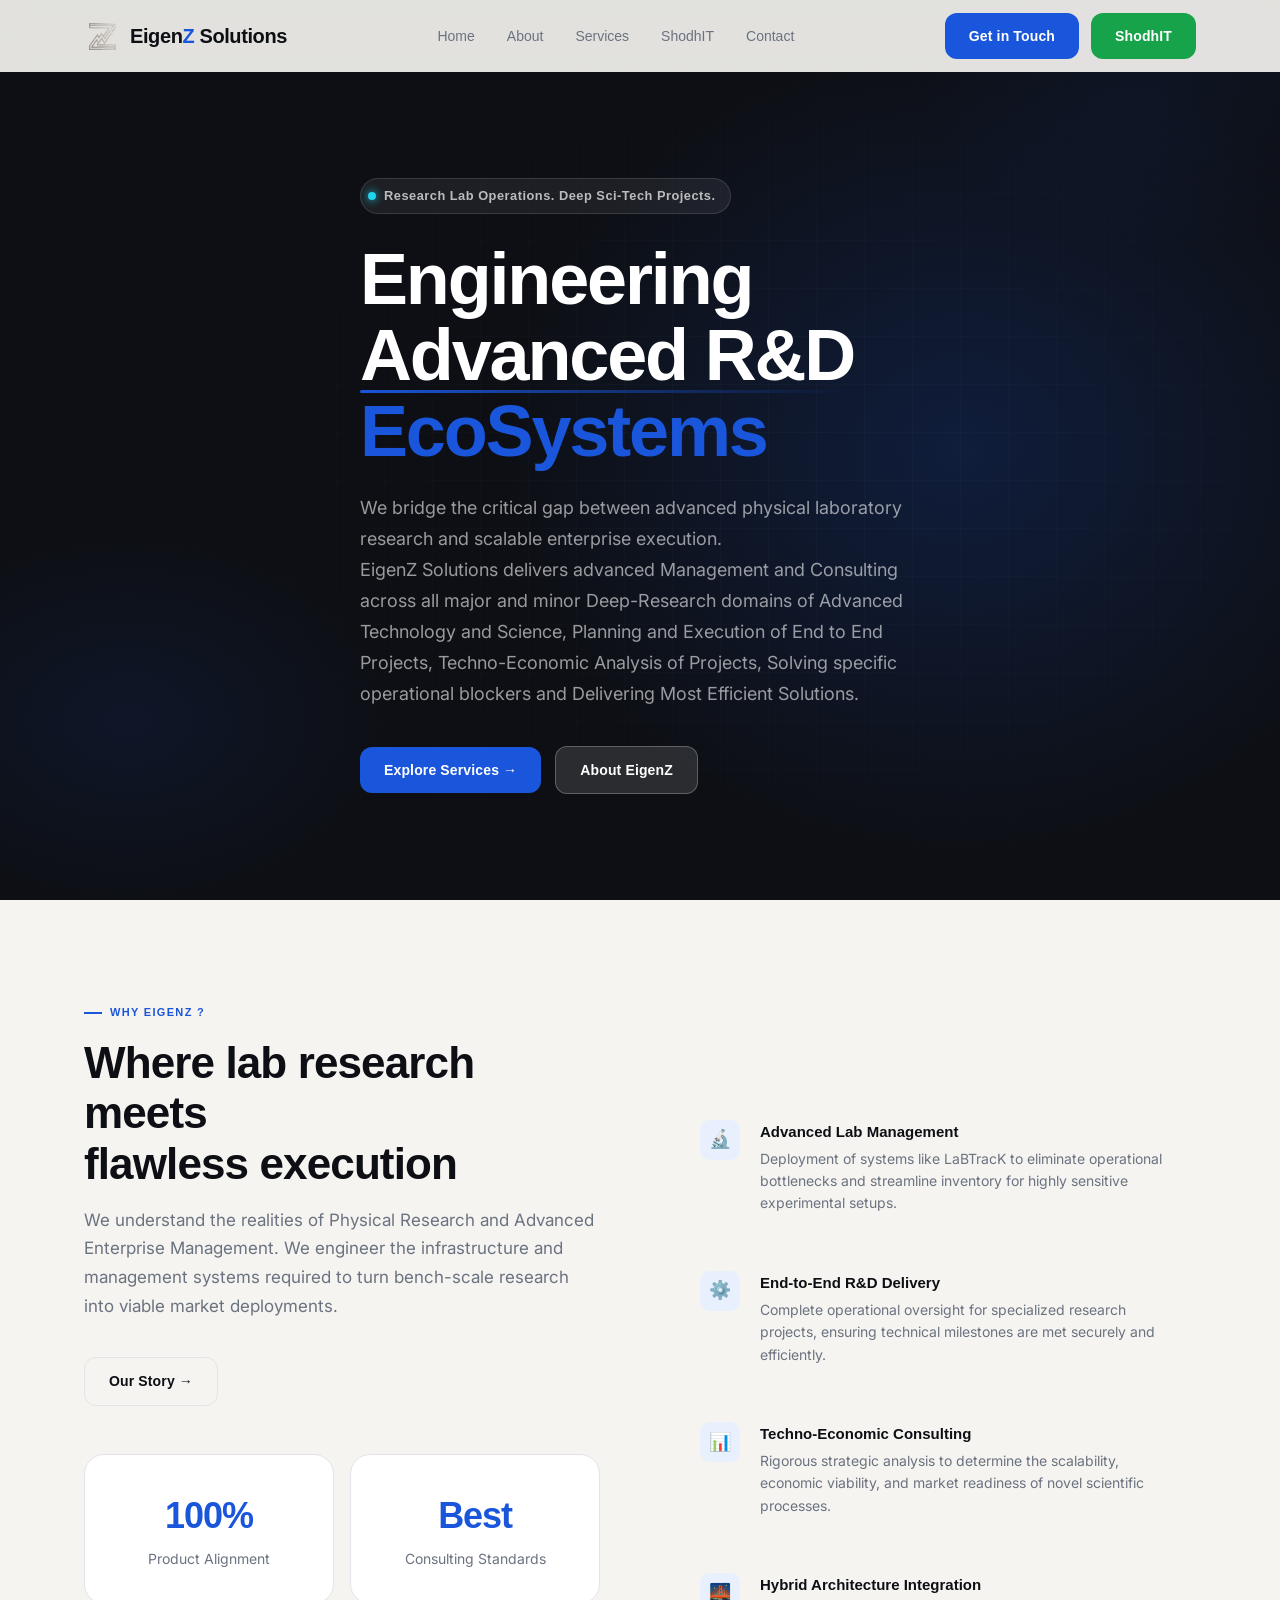
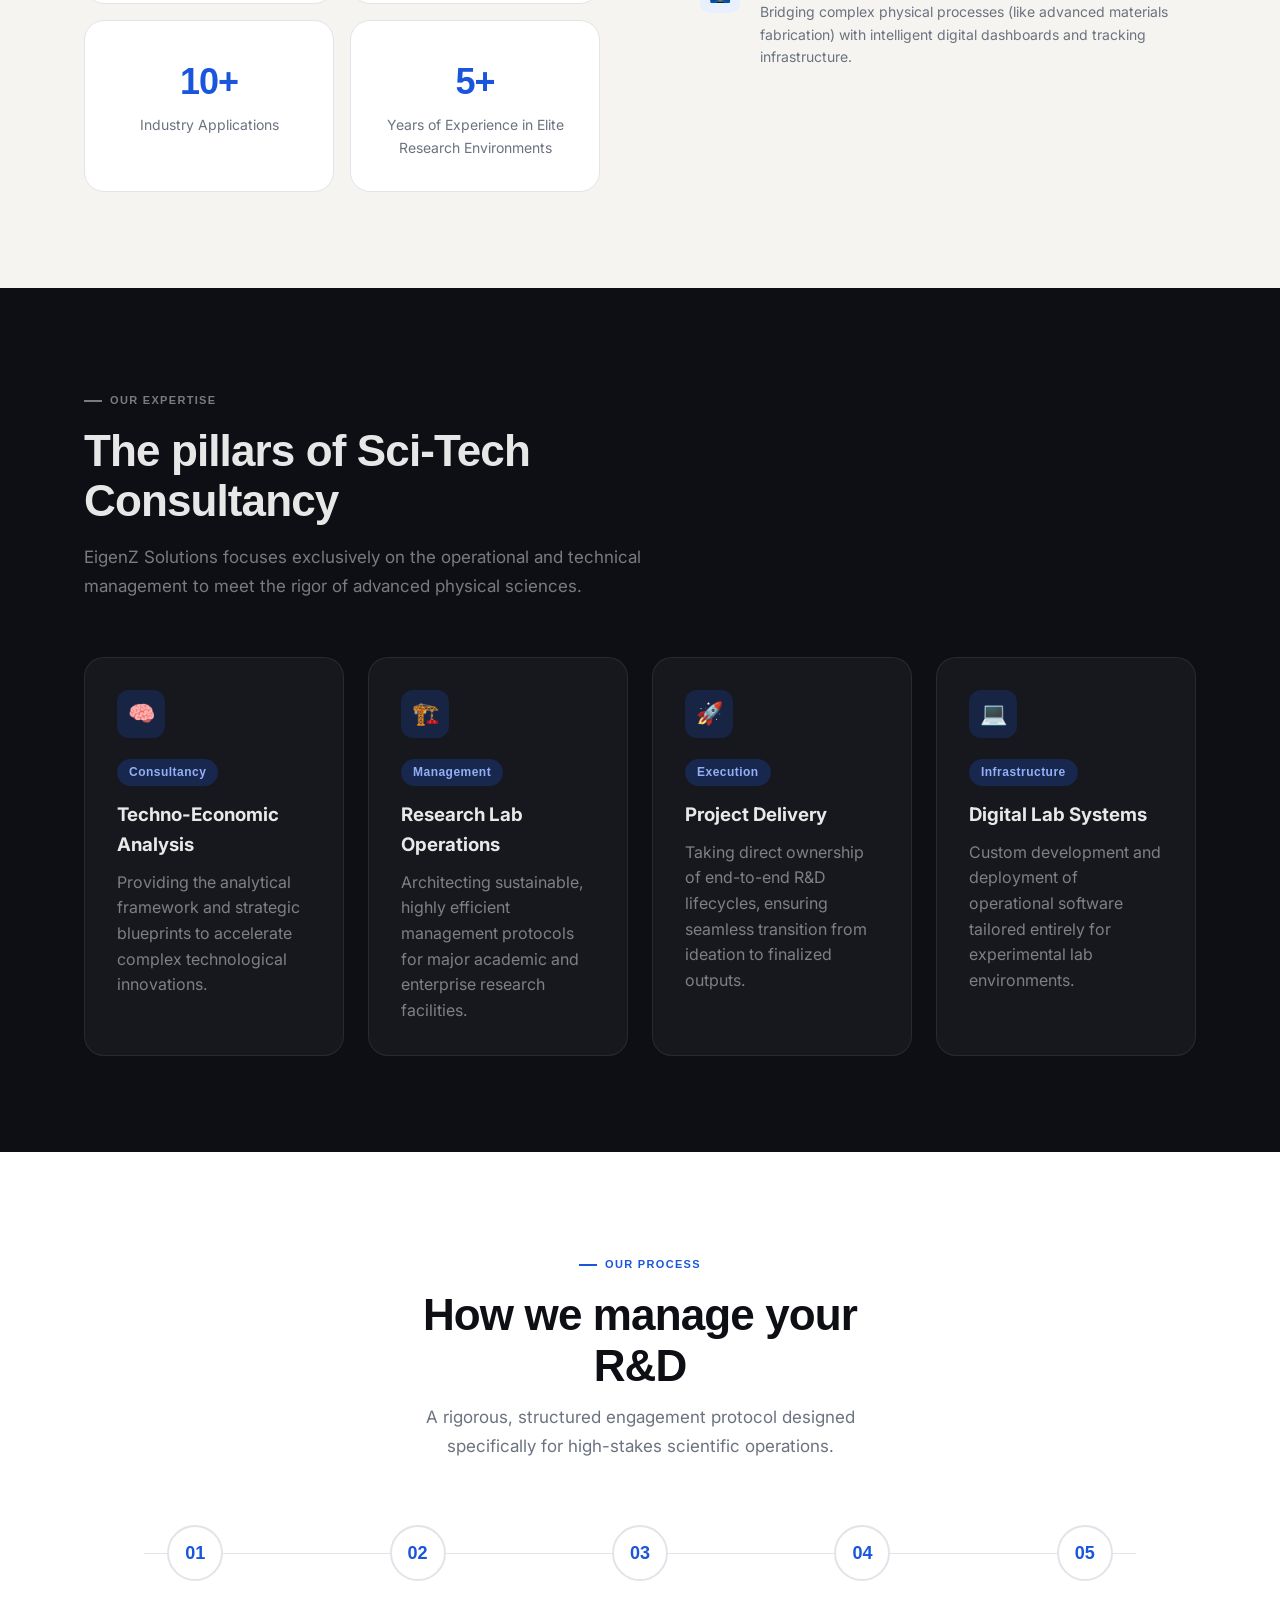
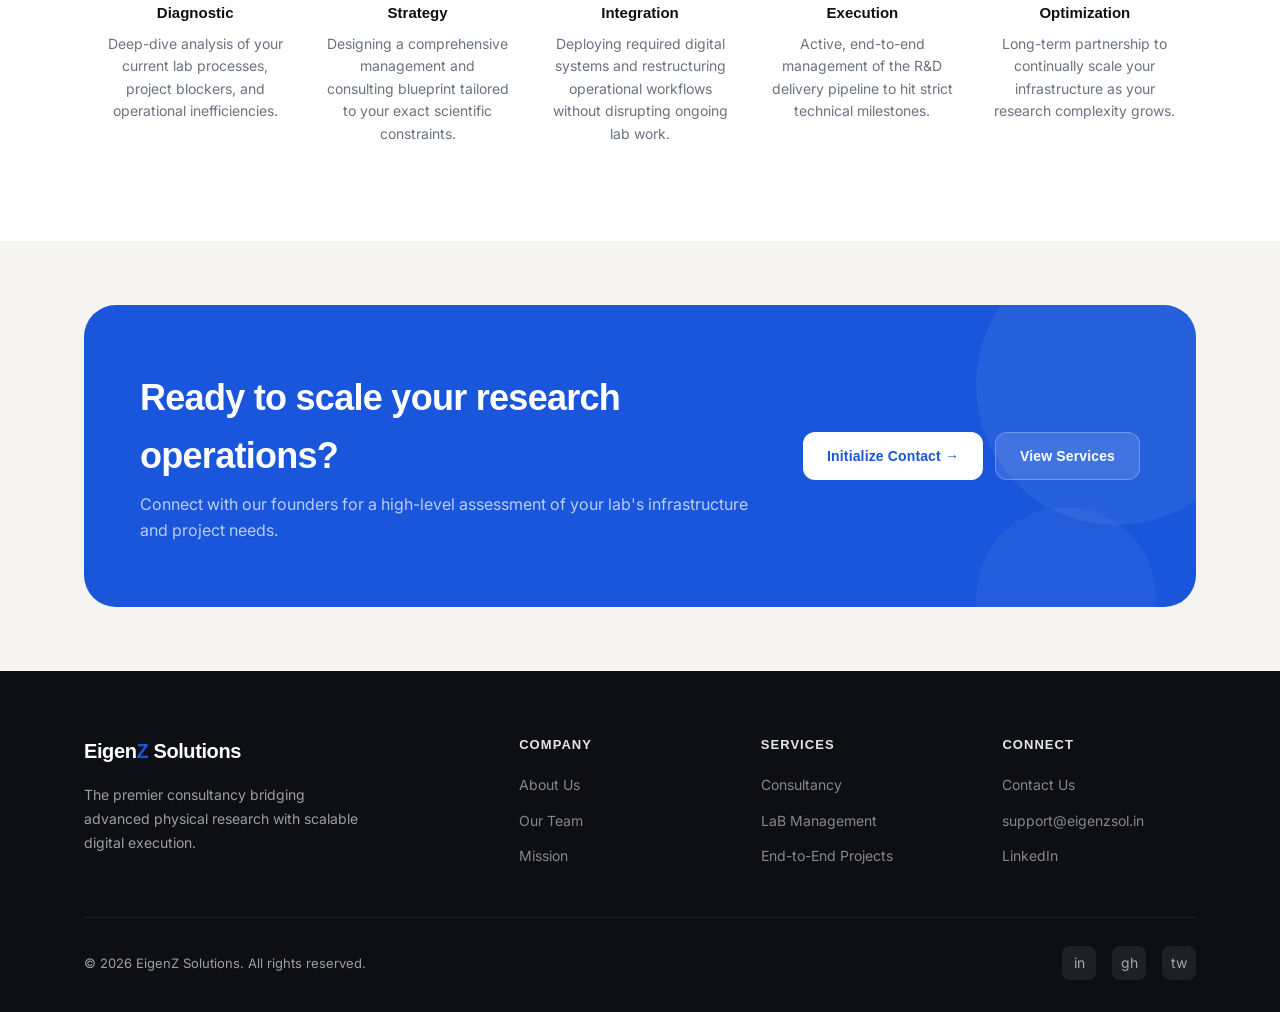
==== commit 88a8c048: "Update index.html" ====
--- a/index.html
+++ b/index.html
@@ -349,7 +349,7 @@
       </ul>
       <div class="nav-cta">
         <a href="contact.html" class="btn btn-primary">Get in Touch</a>
-        <a href="https://labtrack.eigenzsol.in/" class="btn btn-success">LaBTracK</a>
+        <a href="https://labtrack.eigenzsol.in/" class="btn btn-success">ShodhIT</a>
       </div>
       <div class="hamburger" id="hamburger">
         <span></span><span></span><span></span>
